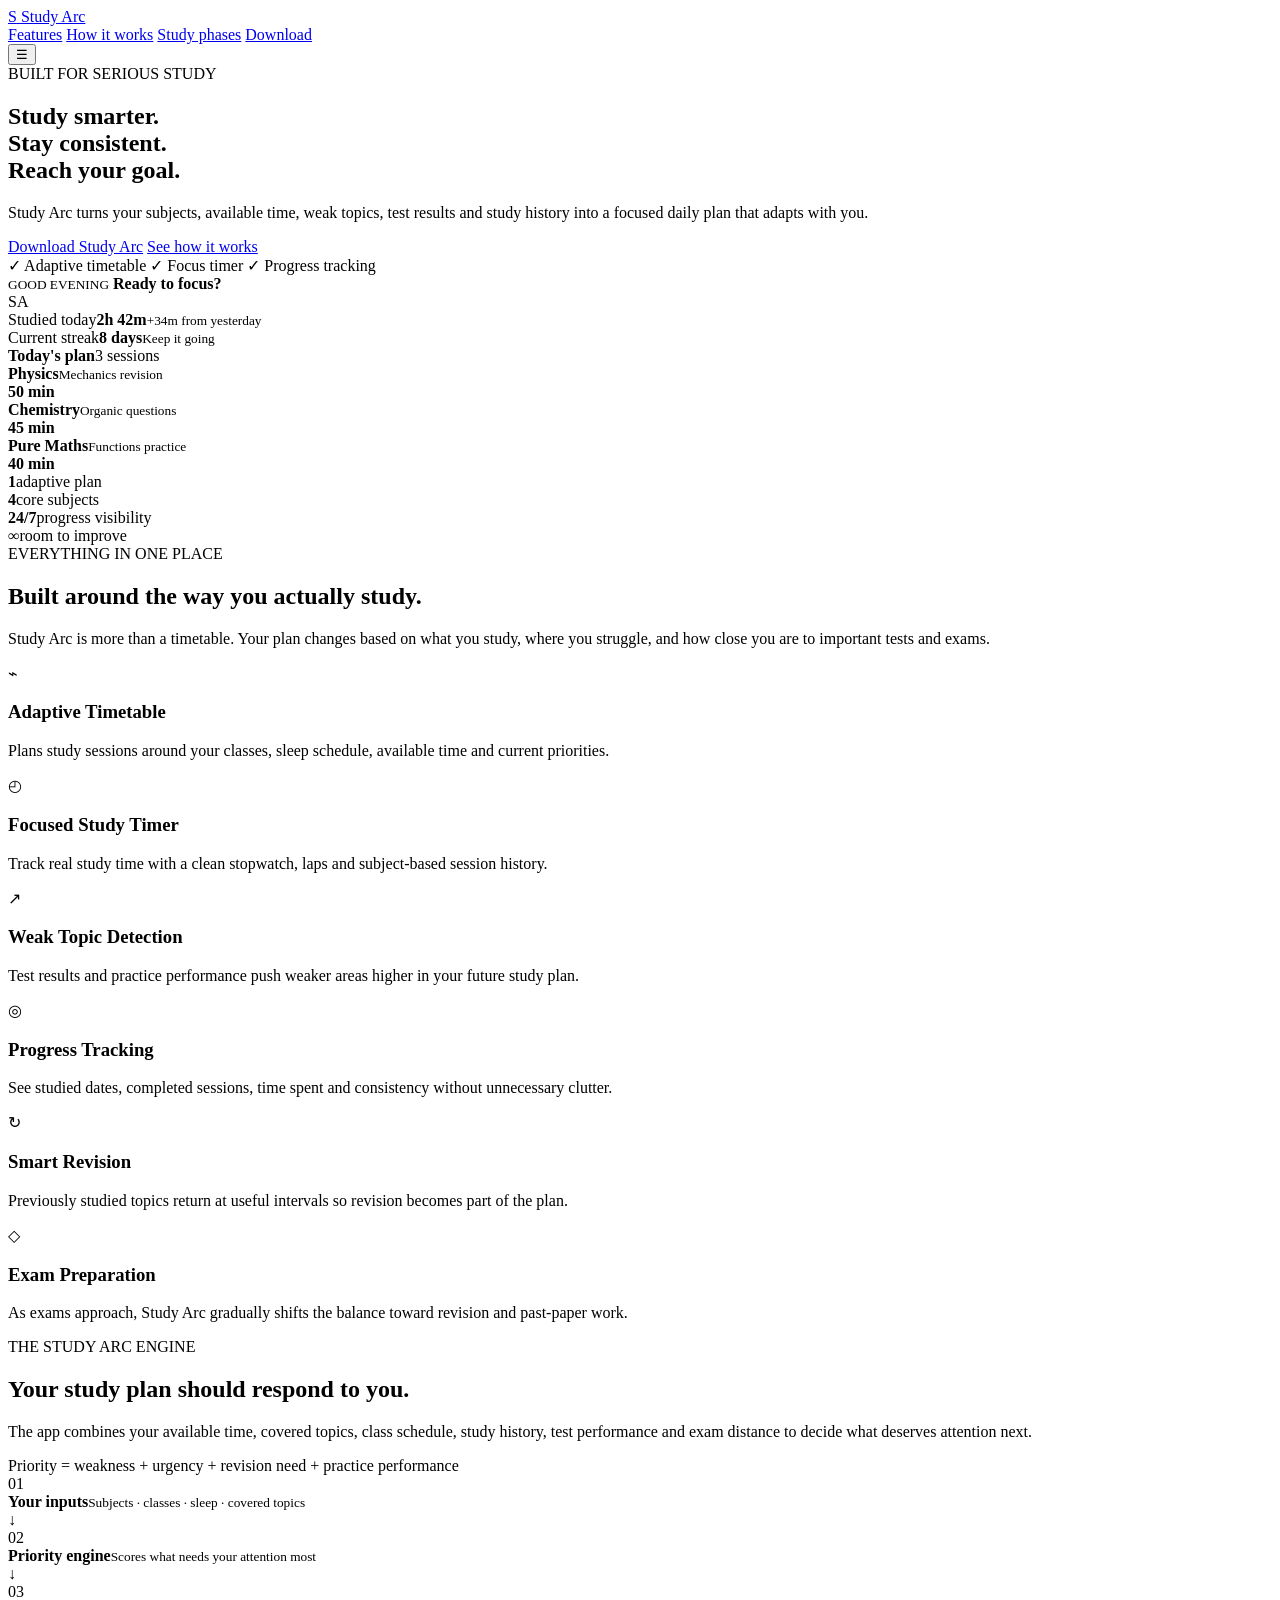
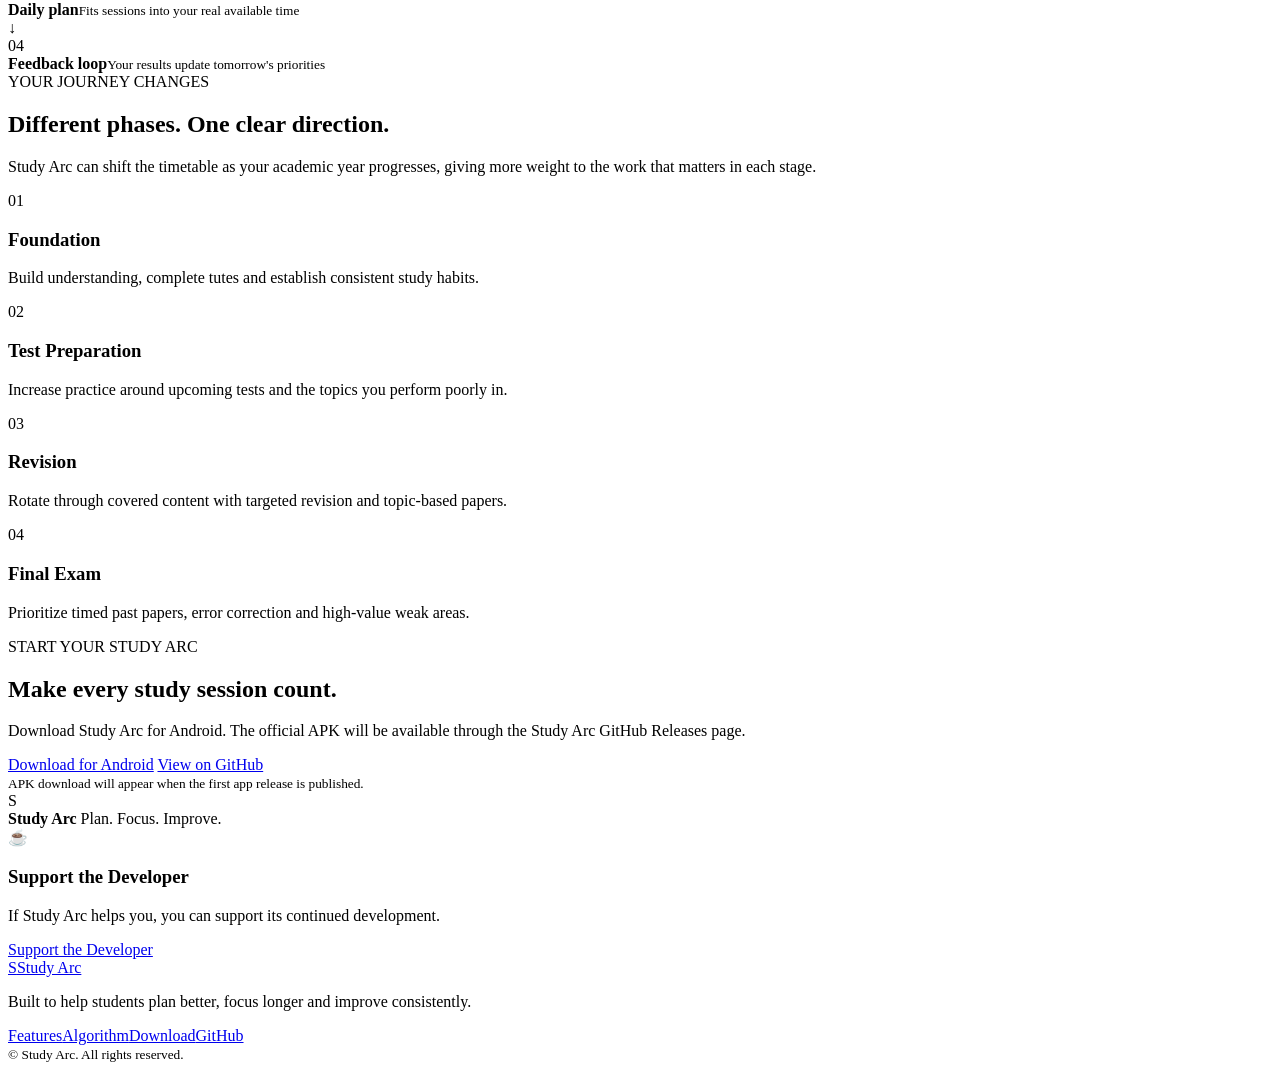
==== index.html @ 754ffeef "Build Study Arc landing page" ====
<!DOCTYPE html>
<html lang="en">
<head>
  <meta charset="UTF-8" />
  <meta name="viewport" content="width=device-width, initial-scale=1.0" />
  <meta name="theme-color" content="#08111f" />
  <meta name="description" content="Study Arc — adaptive study planning, focus sessions, progress tracking and exam preparation in one app." />
  <title>Study Arc — Study Smarter</title>
  <link rel="preconnect" href="https://fonts.googleapis.com">
  <link rel="preconnect" href="https://fonts.gstatic.com" crossorigin>
  <link href="https://fonts.googleapis.com/css2?family=Inter:wght@400;500;600;700;800&display=swap" rel="stylesheet">
  <link rel="stylesheet" href="styles.css" />
</head>
<body>
  <header class="site-header">
    <a class="brand" href="#top" aria-label="Study Arc home">
      <span class="brand-mark">S</span>
      <span>Study Arc</span>
    </a>
    <nav class="nav" id="nav">
      <a href="#features">Features</a>
      <a href="#algorithm">How it works</a>
      <a href="#phases">Study phases</a>
      <a href="#download">Download</a>
    </nav>
    <button class="menu-btn" id="menuBtn" aria-label="Open menu" aria-expanded="false">☰</button>
  </header>

  <main id="top">
    <section class="hero section-shell">
      <div class="hero-copy reveal">
        <div class="eyebrow">BUILT FOR SERIOUS STUDY</div>
        <h1>Study smarter.<br><span>Stay consistent.</span><br>Reach your goal.</h1>
        <p class="hero-text">Study Arc turns your subjects, available time, weak topics, test results and study history into a focused daily plan that adapts with you.</p>
        <div class="hero-actions">
          <a class="btn btn-primary" href="#download">Download Study Arc</a>
          <a class="btn btn-secondary" href="#algorithm">See how it works</a>
        </div>
        <div class="trust-row">
          <span>✓ Adaptive timetable</span>
          <span>✓ Focus timer</span>
          <span>✓ Progress tracking</span>
        </div>
      </div>

      <div class="dashboard-card reveal" aria-label="Study Arc dashboard preview">
        <div class="preview-top">
          <div>
            <small>GOOD EVENING</small>
            <strong>Ready to focus?</strong>
          </div>
          <div class="avatar">SA</div>
        </div>
        <div class="metric-grid">
          <article><span>Studied today</span><strong>2h 42m</strong><small>+34m from yesterday</small></article>
          <article><span>Current streak</span><strong>8 days</strong><small>Keep it going</small></article>
        </div>
        <div class="today-plan">
          <div class="section-title"><strong>Today's plan</strong><span>3 sessions</span></div>
          <div class="session active"><i></i><div><strong>Physics</strong><small>Mechanics revision</small></div><b>50 min</b></div>
          <div class="session"><i></i><div><strong>Chemistry</strong><small>Organic questions</small></div><b>45 min</b></div>
          <div class="session"><i></i><div><strong>Pure Maths</strong><small>Functions practice</small></div><b>40 min</b></div>
        </div>
      </div>
    </section>

    <section class="stats-strip">
      <div><strong>1</strong><span>adaptive plan</span></div>
      <div><strong>4</strong><span>core subjects</span></div>
      <div><strong>24/7</strong><span>progress visibility</span></div>
      <div><strong>∞</strong><span>room to improve</span></div>
    </section>

    <section class="section-shell content-section" id="features">
      <div class="section-heading reveal">
        <div class="eyebrow">EVERYTHING IN ONE PLACE</div>
        <h2>Built around the way you actually study.</h2>
        <p>Study Arc is more than a timetable. Your plan changes based on what you study, where you struggle, and how close you are to important tests and exams.</p>
      </div>
      <div class="feature-grid">
        <article class="feature-card reveal"><div class="icon">⌁</div><h3>Adaptive Timetable</h3><p>Plans study sessions around your classes, sleep schedule, available time and current priorities.</p></article>
        <article class="feature-card reveal"><div class="icon">◴</div><h3>Focused Study Timer</h3><p>Track real study time with a clean stopwatch, laps and subject-based session history.</p></article>
        <article class="feature-card reveal"><div class="icon">↗</div><h3>Weak Topic Detection</h3><p>Test results and practice performance push weaker areas higher in your future study plan.</p></article>
        <article class="feature-card reveal"><div class="icon">◎</div><h3>Progress Tracking</h3><p>See studied dates, completed sessions, time spent and consistency without unnecessary clutter.</p></article>
        <article class="feature-card reveal"><div class="icon">↻</div><h3>Smart Revision</h3><p>Previously studied topics return at useful intervals so revision becomes part of the plan.</p></article>
        <article class="feature-card reveal"><div class="icon">◇</div><h3>Exam Preparation</h3><p>As exams approach, Study Arc gradually shifts the balance toward revision and past-paper work.</p></article>
      </div>
    </section>

    <section class="algorithm-wrap" id="algorithm">
      <div class="section-shell algorithm-grid">
        <div class="section-heading reveal">
          <div class="eyebrow">THE STUDY ARC ENGINE</div>
          <h2>Your study plan should respond to you.</h2>
          <p>The app combines your available time, covered topics, class schedule, study history, test performance and exam distance to decide what deserves attention next.</p>
          <div class="formula">Priority = weakness + urgency + revision need + practice performance</div>
        </div>
        <div class="flow-card reveal">
          <div class="flow-node"><span>01</span><div><strong>Your inputs</strong><small>Subjects · classes · sleep · covered topics</small></div></div>
          <b>↓</b>
          <div class="flow-node accent"><span>02</span><div><strong>Priority engine</strong><small>Scores what needs your attention most</small></div></div>
          <b>↓</b>
          <div class="flow-node"><span>03</span><div><strong>Daily plan</strong><small>Fits sessions into your real available time</small></div></div>
          <b>↓</b>
          <div class="flow-node"><span>04</span><div><strong>Feedback loop</strong><small>Your results update tomorrow's priorities</small></div></div>
        </div>
      </div>
    </section>

    <section class="section-shell content-section" id="phases">
      <div class="section-heading reveal">
        <div class="eyebrow">YOUR JOURNEY CHANGES</div>
        <h2>Different phases. One clear direction.</h2>
        <p>Study Arc can shift the timetable as your academic year progresses, giving more weight to the work that matters in each stage.</p>
      </div>
      <div class="phase-grid">
        <article class="phase-card reveal"><span>01</span><h3>Foundation</h3><p>Build understanding, complete tutes and establish consistent study habits.</p></article>
        <article class="phase-card reveal"><span>02</span><h3>Test Preparation</h3><p>Increase practice around upcoming tests and the topics you perform poorly in.</p></article>
        <article class="phase-card reveal"><span>03</span><h3>Revision</h3><p>Rotate through covered content with targeted revision and topic-based papers.</p></article>
        <article class="phase-card reveal"><span>04</span><h3>Final Exam</h3><p>Prioritize timed past papers, error correction and high-value weak areas.</p></article>
      </div>
    </section>

    <section class="download-section" id="download">
      <div class="download-card reveal">
        <div>
          <div class="eyebrow">START YOUR STUDY ARC</div>
          <h2>Make every study session count.</h2>
          <p>Download Study Arc for Android. The official APK will be available through the Study Arc GitHub Releases page.</p>
          <div class="download-actions">
            <a class="btn btn-primary" href="https://github.com/mathilad/StudyArc/releases" target="_blank" rel="noopener">Download for Android</a>
            <a class="btn btn-secondary" href="https://github.com/mathilad/StudyArc" target="_blank" rel="noopener">View on GitHub</a>
          </div>
          <small class="download-note">APK download will appear when the first app release is published.</small>
        </div>
        <div class="phone">
          <div class="phone-screen">
            <div class="phone-logo">S</div>
            <strong>Study Arc</strong>
            <span>Plan. Focus. Improve.</span>
            <div class="mini-progress"><i></i></div>
          </div>
        </div>
      </div>
    </section>

    <section class="support section-shell">
      <div class="support-card reveal">
        <div><span class="coffee">☕</span><div><h3>Support the Developer</h3><p>If Study Arc helps you, you can support its continued development.</p></div></div>
        <a class="btn btn-secondary" href="https://buymeacoffee.com/" target="_blank" rel="noopener">Support the Developer</a>
      </div>
    </section>
  </main>

  <footer>
    <a class="brand" href="#top"><span class="brand-mark">S</span><span>Study Arc</span></a>
    <p>Built to help students plan better, focus longer and improve consistently.</p>
    <div class="footer-links"><a href="#features">Features</a><a href="#algorithm">Algorithm</a><a href="#download">Download</a><a href="https://github.com/mathilad/StudyArc" target="_blank" rel="noopener">GitHub</a></div>
    <small>© <span id="year"></span> Study Arc. All rights reserved.</small>
  </footer>

  <script src="script.js"></script>
</body>
</html>
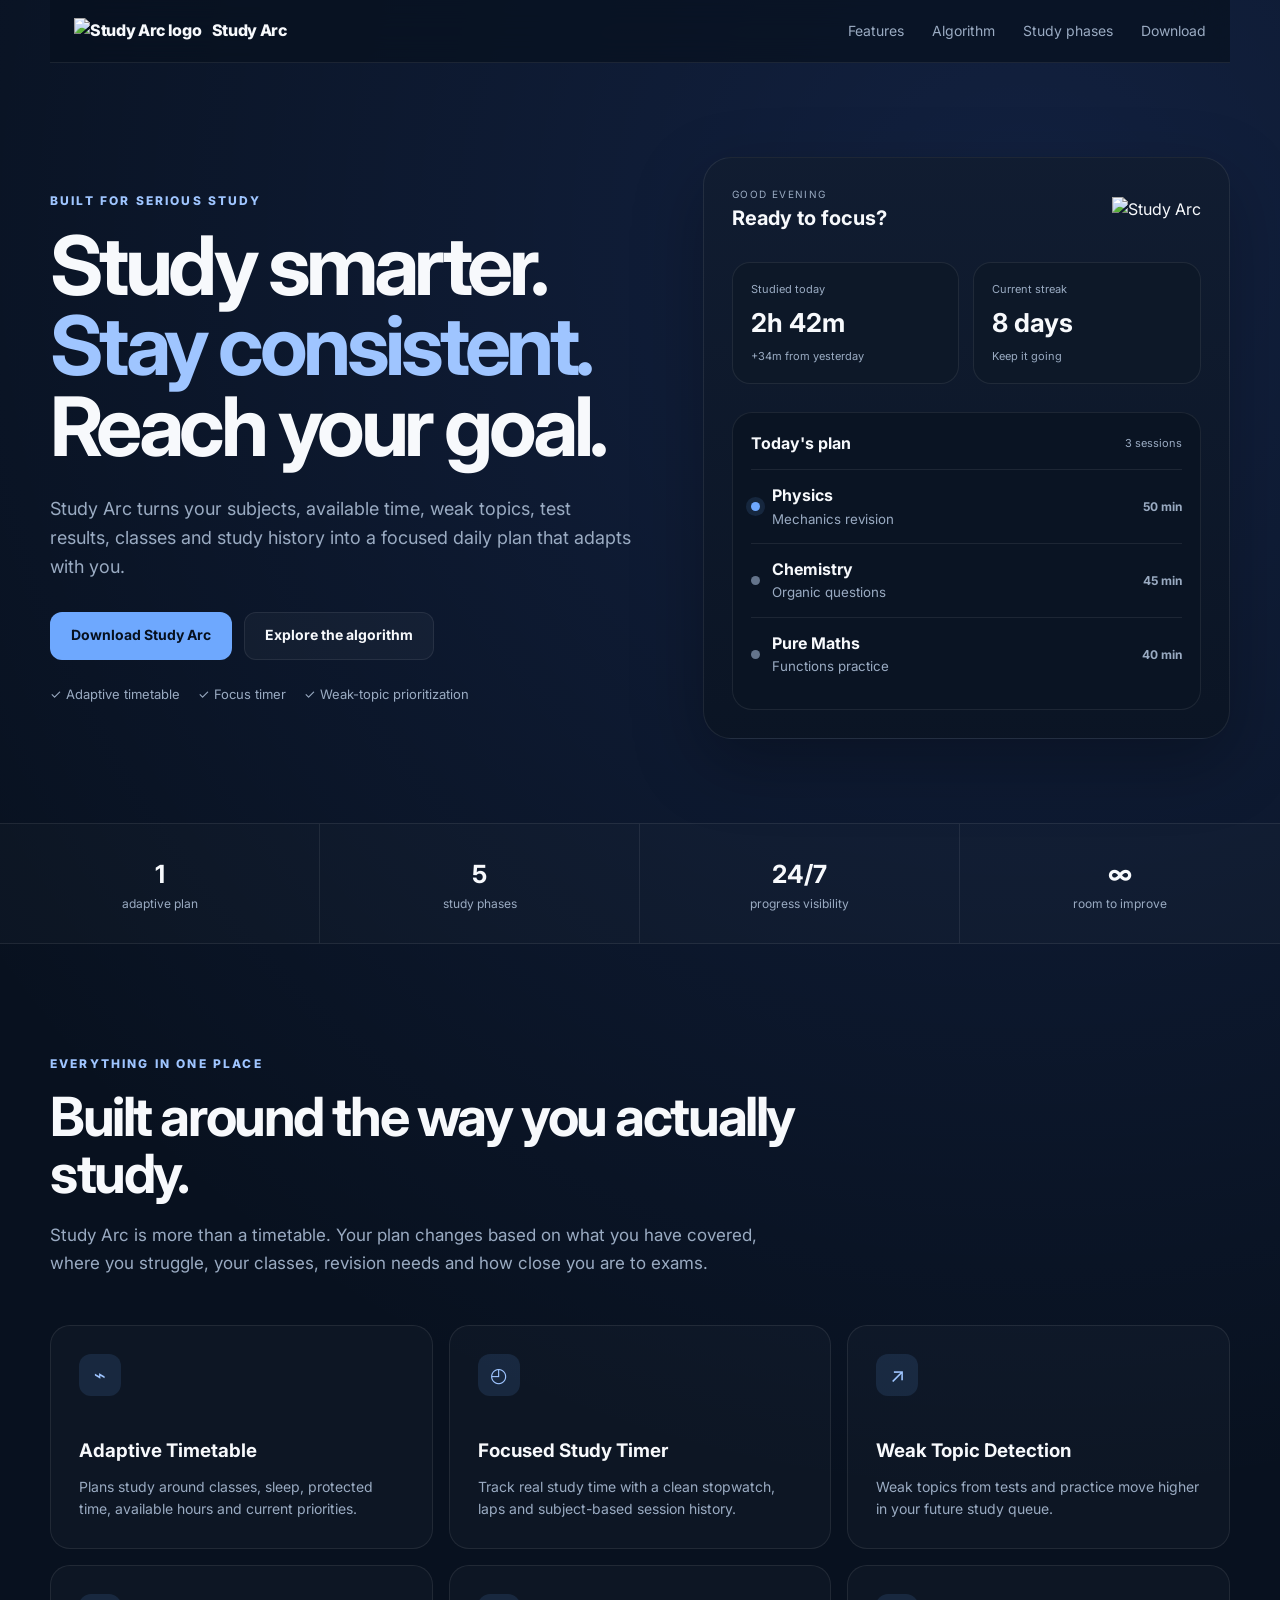
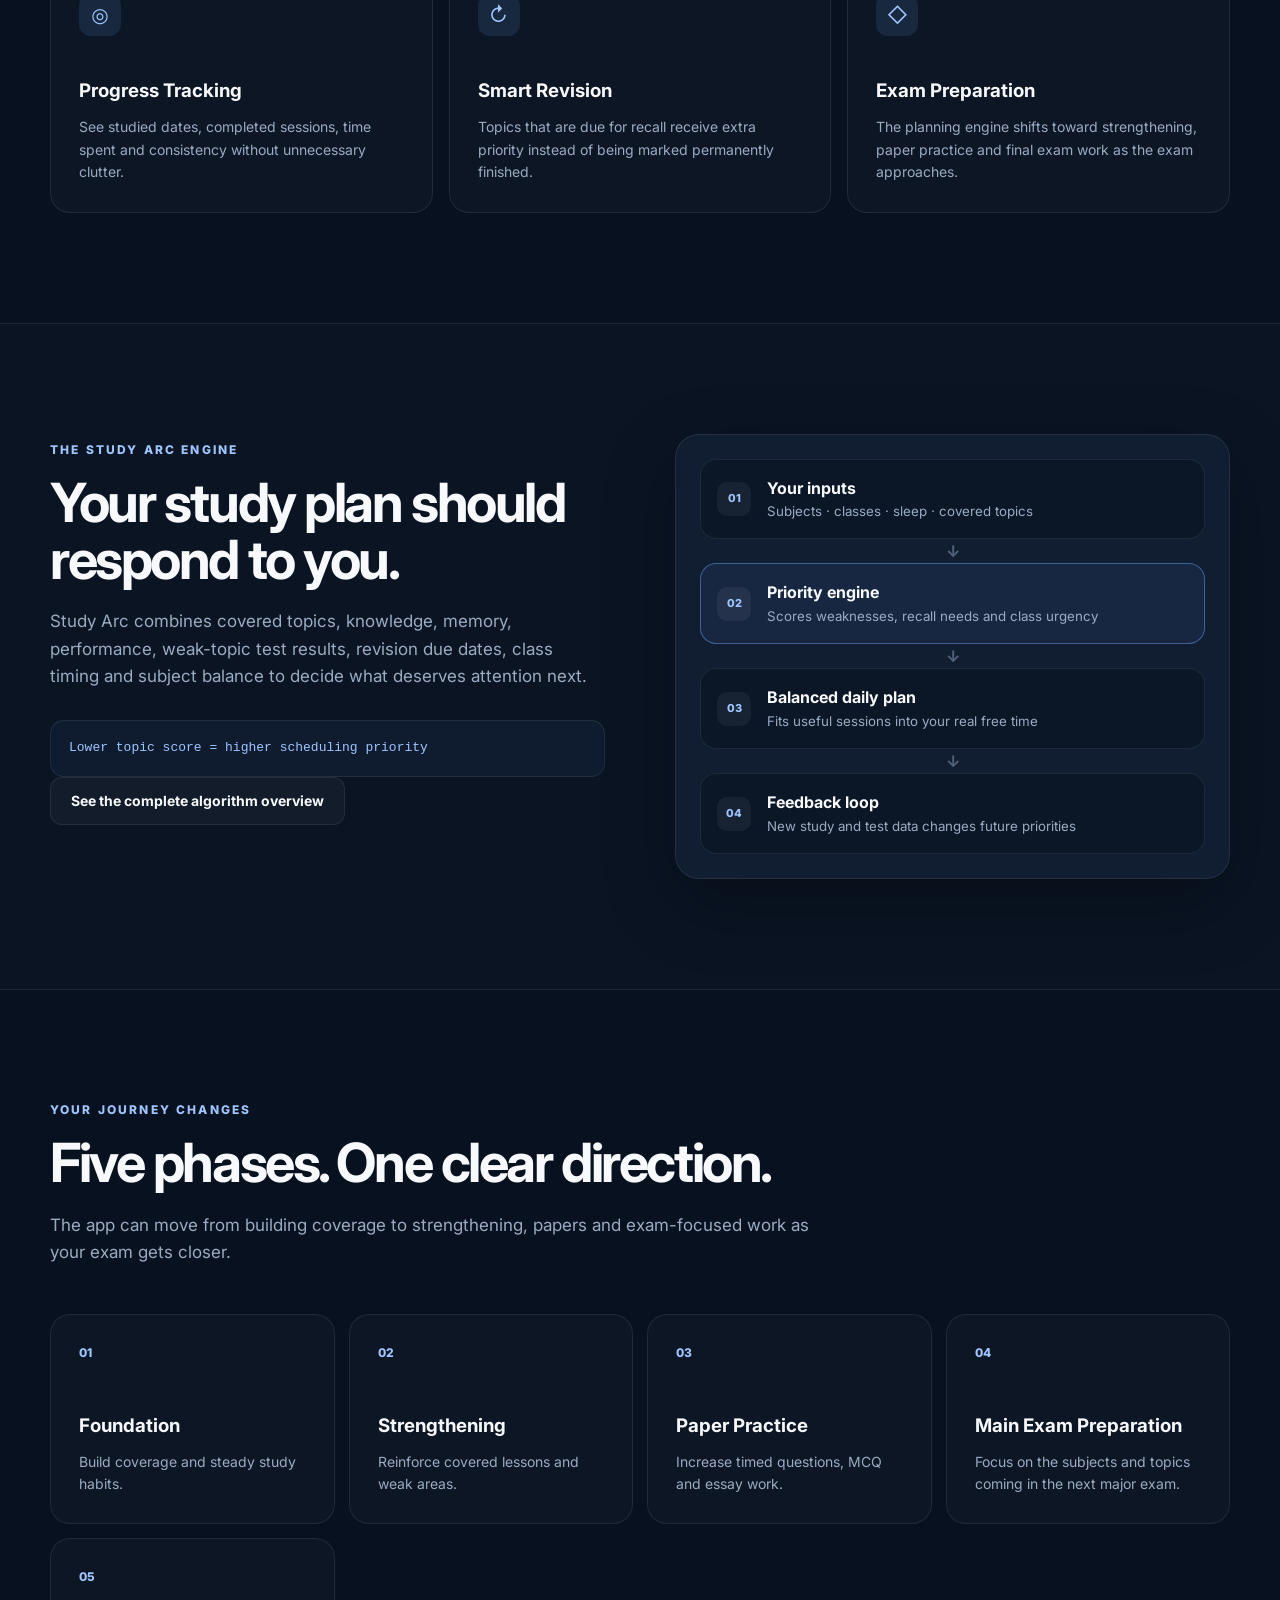
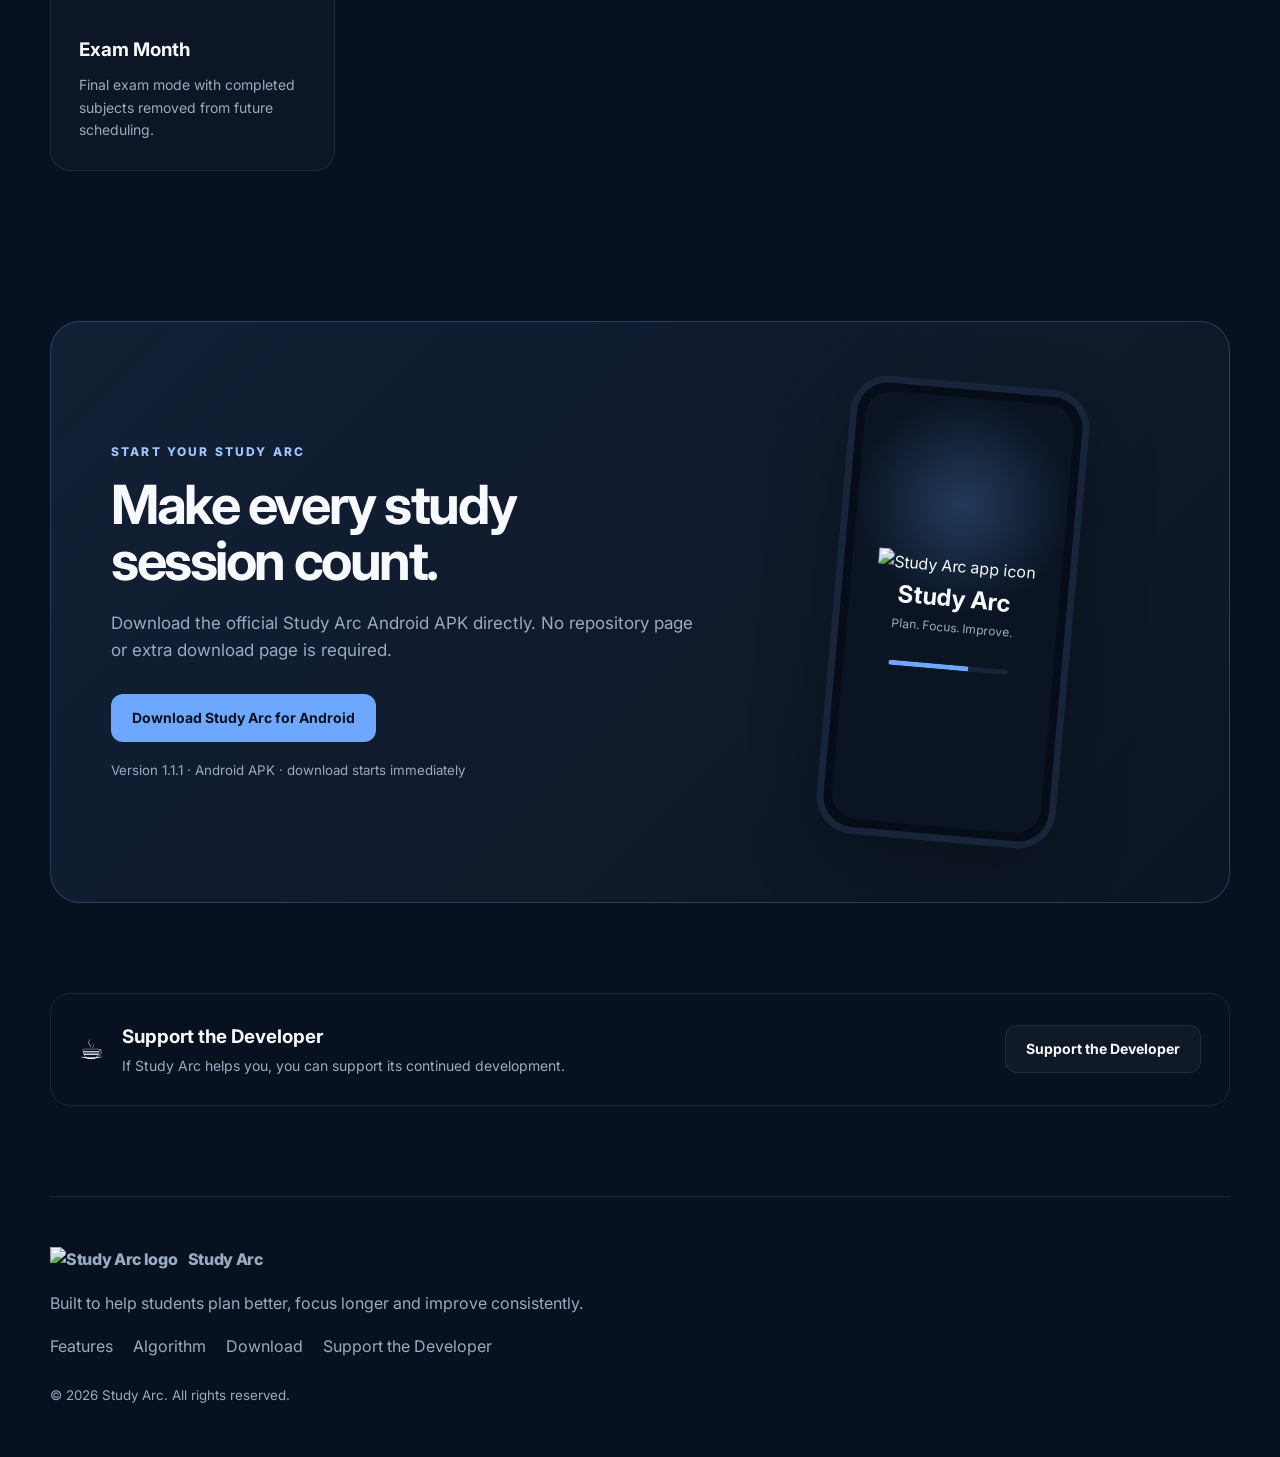
==== commit 3f09622e: "Update branding, support link and direct APK download" ====
--- a/index.html
+++ b/index.html
@@ -6,20 +6,22 @@
   <meta name="theme-color" content="#08111f" />
   <meta name="description" content="Study Arc — adaptive study planning, focus sessions, progress tracking and exam preparation in one app." />
   <title>Study Arc — Study Smarter</title>
+  <link rel="icon" href="https://raw.githubusercontent.com/mathilad/StudyArc/main/assets/images/favicon.png" />
   <link rel="preconnect" href="https://fonts.googleapis.com">
   <link rel="preconnect" href="https://fonts.gstatic.com" crossorigin>
   <link href="https://fonts.googleapis.com/css2?family=Inter:wght@400;500;600;700;800&display=swap" rel="stylesheet">
   <link rel="stylesheet" href="styles.css" />
+  <link rel="stylesheet" href="site-overrides.css" />
 </head>
 <body>
   <header class="site-header">
     <a class="brand" href="#top" aria-label="Study Arc home">
-      <span class="brand-mark">S</span>
+      <img class="brand-logo" src="https://raw.githubusercontent.com/mathilad/StudyArc/main/assets/images/icon.png" alt="Study Arc logo" />
       <span>Study Arc</span>
     </a>
     <nav class="nav" id="nav">
       <a href="#features">Features</a>
-      <a href="#algorithm">How it works</a>
+      <a href="algorithm.html">Algorithm</a>
       <a href="#phases">Study phases</a>
       <a href="#download">Download</a>
     </nav>
@@ -31,15 +33,15 @@
       <div class="hero-copy reveal">
         <div class="eyebrow">BUILT FOR SERIOUS STUDY</div>
         <h1>Study smarter.<br><span>Stay consistent.</span><br>Reach your goal.</h1>
-        <p class="hero-text">Study Arc turns your subjects, available time, weak topics, test results and study history into a focused daily plan that adapts with you.</p>
+        <p class="hero-text">Study Arc turns your subjects, available time, weak topics, test results, classes and study history into a focused daily plan that adapts with you.</p>
         <div class="hero-actions">
           <a class="btn btn-primary" href="#download">Download Study Arc</a>
-          <a class="btn btn-secondary" href="#algorithm">See how it works</a>
+          <a class="btn btn-secondary" href="algorithm.html">Explore the algorithm</a>
         </div>
         <div class="trust-row">
           <span>✓ Adaptive timetable</span>
           <span>✓ Focus timer</span>
-          <span>✓ Progress tracking</span>
+          <span>✓ Weak-topic prioritization</span>
         </div>
       </div>
 
@@ -49,7 +51,7 @@
             <small>GOOD EVENING</small>
             <strong>Ready to focus?</strong>
           </div>
-          <div class="avatar">SA</div>
+          <img class="preview-logo" src="https://raw.githubusercontent.com/mathilad/StudyArc/main/assets/images/icon.png" alt="Study Arc" />
         </div>
         <div class="metric-grid">
           <article><span>Studied today</span><strong>2h 42m</strong><small>+34m from yesterday</small></article>
@@ -66,7 +68,7 @@
 
     <section class="stats-strip">
       <div><strong>1</strong><span>adaptive plan</span></div>
-      <div><strong>4</strong><span>core subjects</span></div>
+      <div><strong>5</strong><span>study phases</span></div>
       <div><strong>24/7</strong><span>progress visibility</span></div>
       <div><strong>∞</strong><span>room to improve</span></div>
     </section>
@@ -75,15 +77,15 @@
       <div class="section-heading reveal">
         <div class="eyebrow">EVERYTHING IN ONE PLACE</div>
         <h2>Built around the way you actually study.</h2>
-        <p>Study Arc is more than a timetable. Your plan changes based on what you study, where you struggle, and how close you are to important tests and exams.</p>
+        <p>Study Arc is more than a timetable. Your plan changes based on what you have covered, where you struggle, your classes, revision needs and how close you are to exams.</p>
       </div>
       <div class="feature-grid">
-        <article class="feature-card reveal"><div class="icon">⌁</div><h3>Adaptive Timetable</h3><p>Plans study sessions around your classes, sleep schedule, available time and current priorities.</p></article>
+        <article class="feature-card reveal"><div class="icon">⌁</div><h3>Adaptive Timetable</h3><p>Plans study around classes, sleep, protected time, available hours and current priorities.</p></article>
         <article class="feature-card reveal"><div class="icon">◴</div><h3>Focused Study Timer</h3><p>Track real study time with a clean stopwatch, laps and subject-based session history.</p></article>
-        <article class="feature-card reveal"><div class="icon">↗</div><h3>Weak Topic Detection</h3><p>Test results and practice performance push weaker areas higher in your future study plan.</p></article>
+        <article class="feature-card reveal"><div class="icon">↗</div><h3>Weak Topic Detection</h3><p>Weak topics from tests and practice move higher in your future study queue.</p></article>
         <article class="feature-card reveal"><div class="icon">◎</div><h3>Progress Tracking</h3><p>See studied dates, completed sessions, time spent and consistency without unnecessary clutter.</p></article>
-        <article class="feature-card reveal"><div class="icon">↻</div><h3>Smart Revision</h3><p>Previously studied topics return at useful intervals so revision becomes part of the plan.</p></article>
-        <article class="feature-card reveal"><div class="icon">◇</div><h3>Exam Preparation</h3><p>As exams approach, Study Arc gradually shifts the balance toward revision and past-paper work.</p></article>
+        <article class="feature-card reveal"><div class="icon">↻</div><h3>Smart Revision</h3><p>Topics that are due for recall receive extra priority instead of being marked permanently finished.</p></article>
+        <article class="feature-card reveal"><div class="icon">◇</div><h3>Exam Preparation</h3><p>The planning engine shifts toward strengthening, paper practice and final exam work as the exam approaches.</p></article>
       </div>
     </section>
 
@@ -92,17 +94,18 @@
         <div class="section-heading reveal">
           <div class="eyebrow">THE STUDY ARC ENGINE</div>
           <h2>Your study plan should respond to you.</h2>
-          <p>The app combines your available time, covered topics, class schedule, study history, test performance and exam distance to decide what deserves attention next.</p>
-          <div class="formula">Priority = weakness + urgency + revision need + practice performance</div>
+          <p>Study Arc combines covered topics, knowledge, memory, performance, weak-topic test results, revision due dates, class timing and subject balance to decide what deserves attention next.</p>
+          <div class="formula">Lower topic score = higher scheduling priority</div>
+          <a class="btn btn-secondary algorithm-more" href="algorithm.html">See the complete algorithm overview</a>
         </div>
         <div class="flow-card reveal">
           <div class="flow-node"><span>01</span><div><strong>Your inputs</strong><small>Subjects · classes · sleep · covered topics</small></div></div>
           <b>↓</b>
-          <div class="flow-node accent"><span>02</span><div><strong>Priority engine</strong><small>Scores what needs your attention most</small></div></div>
+          <div class="flow-node accent"><span>02</span><div><strong>Priority engine</strong><small>Scores weaknesses, recall needs and class urgency</small></div></div>
           <b>↓</b>
-          <div class="flow-node"><span>03</span><div><strong>Daily plan</strong><small>Fits sessions into your real available time</small></div></div>
+          <div class="flow-node"><span>03</span><div><strong>Balanced daily plan</strong><small>Fits useful sessions into your real free time</small></div></div>
           <b>↓</b>
-          <div class="flow-node"><span>04</span><div><strong>Feedback loop</strong><small>Your results update tomorrow's priorities</small></div></div>
+          <div class="flow-node"><span>04</span><div><strong>Feedback loop</strong><small>New study and test data changes future priorities</small></div></div>
         </div>
       </div>
     </section>
@@ -110,14 +113,15 @@
     <section class="section-shell content-section" id="phases">
       <div class="section-heading reveal">
         <div class="eyebrow">YOUR JOURNEY CHANGES</div>
-        <h2>Different phases. One clear direction.</h2>
-        <p>Study Arc can shift the timetable as your academic year progresses, giving more weight to the work that matters in each stage.</p>
+        <h2>Five phases. One clear direction.</h2>
+        <p>The app can move from building coverage to strengthening, papers and exam-focused work as your exam gets closer.</p>
       </div>
-      <div class="phase-grid">
-        <article class="phase-card reveal"><span>01</span><h3>Foundation</h3><p>Build understanding, complete tutes and establish consistent study habits.</p></article>
-        <article class="phase-card reveal"><span>02</span><h3>Test Preparation</h3><p>Increase practice around upcoming tests and the topics you perform poorly in.</p></article>
-        <article class="phase-card reveal"><span>03</span><h3>Revision</h3><p>Rotate through covered content with targeted revision and topic-based papers.</p></article>
-        <article class="phase-card reveal"><span>04</span><h3>Final Exam</h3><p>Prioritize timed past papers, error correction and high-value weak areas.</p></article>
+      <div class="phase-grid five-phase-grid">
+        <article class="phase-card reveal"><span>01</span><h3>Foundation</h3><p>Build coverage and steady study habits.</p></article>
+        <article class="phase-card reveal"><span>02</span><h3>Strengthening</h3><p>Reinforce covered lessons and weak areas.</p></article>
+        <article class="phase-card reveal"><span>03</span><h3>Paper Practice</h3><p>Increase timed questions, MCQ and essay work.</p></article>
+        <article class="phase-card reveal"><span>04</span><h3>Main Exam Preparation</h3><p>Focus on the subjects and topics coming in the next major exam.</p></article>
+        <article class="phase-card reveal"><span>05</span><h3>Exam Month</h3><p>Final exam mode with completed subjects removed from future scheduling.</p></article>
       </div>
     </section>
 
@@ -126,16 +130,15 @@
         <div>
           <div class="eyebrow">START YOUR STUDY ARC</div>
           <h2>Make every study session count.</h2>
-          <p>Download Study Arc for Android. The official APK will be available through the Study Arc GitHub Releases page.</p>
+          <p>Download the official Study Arc Android APK directly. No repository page or extra download page is required.</p>
           <div class="download-actions">
-            <a class="btn btn-primary" href="https://github.com/mathilad/StudyArc/releases" target="_blank" rel="noopener">Download for Android</a>
-            <a class="btn btn-secondary" href="https://github.com/mathilad/StudyArc" target="_blank" rel="noopener">View on GitHub</a>
+            <a class="btn btn-primary download-btn" href="https://github.com/mathilad/StudyArc/releases/download/v1.1.1/StudyArc-v1.1.1.apk">Download Study Arc for Android</a>
           </div>
-          <small class="download-note">APK download will appear when the first app release is published.</small>
+          <small class="download-note">Version 1.1.1 · Android APK · download starts immediately</small>
         </div>
         <div class="phone">
           <div class="phone-screen">
-            <div class="phone-logo">S</div>
+            <img class="phone-logo-img" src="https://raw.githubusercontent.com/mathilad/StudyArc/main/assets/images/icon.png" alt="Study Arc app icon" />
             <strong>Study Arc</strong>
             <span>Plan. Focus. Improve.</span>
             <div class="mini-progress"><i></i></div>
@@ -147,15 +150,15 @@
     <section class="support section-shell">
       <div class="support-card reveal">
         <div><span class="coffee">☕</span><div><h3>Support the Developer</h3><p>If Study Arc helps you, you can support its continued development.</p></div></div>
-        <a class="btn btn-secondary" href="https://buymeacoffee.com/" target="_blank" rel="noopener">Support the Developer</a>
+        <a class="btn btn-secondary" href="https://buymeacoffee.com/mathiladinimuthu" target="_blank" rel="noopener">Support the Developer</a>
       </div>
     </section>
   </main>
 
   <footer>
-    <a class="brand" href="#top"><span class="brand-mark">S</span><span>Study Arc</span></a>
+    <a class="brand" href="#top"><img class="brand-logo" src="https://raw.githubusercontent.com/mathilad/StudyArc/main/assets/images/icon.png" alt="Study Arc logo" /><span>Study Arc</span></a>
     <p>Built to help students plan better, focus longer and improve consistently.</p>
-    <div class="footer-links"><a href="#features">Features</a><a href="#algorithm">Algorithm</a><a href="#download">Download</a><a href="https://github.com/mathilad/StudyArc" target="_blank" rel="noopener">GitHub</a></div>
+    <div class="footer-links"><a href="#features">Features</a><a href="algorithm.html">Algorithm</a><a href="#download">Download</a><a href="https://buymeacoffee.com/mathiladinimuthu" target="_blank" rel="noopener">Support the Developer</a></div>
     <small>© <span id="year"></span> Study Arc. All rights reserved.</small>
   </footer>
 
--- a/styles.css
+++ b/styles.css
@@ -0,0 +1,147 @@
+:root {
+  --bg: #08111f;
+  --bg-soft: #0d1728;
+  --card: #111d31;
+  --card-2: #0d1828;
+  --line: rgba(255,255,255,.08);
+  --text: #f7f9fc;
+  --muted: #9aabc2;
+  --accent: #6ea8fe;
+  --accent-2: #9fc5ff;
+  --shadow: 0 24px 70px rgba(0,0,0,.28);
+}
+* { box-sizing: border-box; }
+html { scroll-behavior: smooth; }
+body {
+  margin: 0;
+  background: radial-gradient(circle at 80% 5%, rgba(77,124,255,.15), transparent 28%), var(--bg);
+  color: var(--text);
+  font-family: Inter, system-ui, sans-serif;
+  line-height: 1.6;
+}
+a { color: inherit; text-decoration: none; }
+button, a { -webkit-tap-highlight-color: transparent; }
+.site-header {
+  position: sticky; top: 0; z-index: 50;
+  display: flex; align-items: center; justify-content: space-between;
+  max-width: 1180px; margin: 0 auto; padding: 18px 24px;
+  backdrop-filter: blur(18px);
+  background: rgba(8,17,31,.72);
+  border-bottom: 1px solid var(--line);
+}
+.brand { display: inline-flex; align-items: center; gap: 10px; font-weight: 800; letter-spacing: -.02em; }
+.brand-mark {
+  width: 34px; height: 34px; display: grid; place-items: center;
+  border-radius: 10px; background: linear-gradient(135deg, var(--accent), #4f7fe8);
+  color: #07101e; font-weight: 900;
+}
+.nav { display: flex; gap: 28px; color: var(--muted); font-size: 14px; }
+.nav a:hover { color: var(--text); }
+.menu-btn { display: none; border: 0; background: transparent; color: var(--text); font-size: 24px; }
+.section-shell { width: min(1180px, calc(100% - 40px)); margin: 0 auto; }
+.hero { min-height: 760px; display: grid; grid-template-columns: 1.05fr .95fr; align-items: center; gap: 70px; padding: 80px 0 70px; }
+.eyebrow { font-size: 12px; letter-spacing: .18em; font-weight: 800; color: var(--accent-2); margin-bottom: 16px; }
+h1, h2, h3, p { margin-top: 0; }
+h1 { font-size: clamp(48px, 7vw, 82px); line-height: .98; letter-spacing: -.055em; margin-bottom: 28px; }
+h1 span { color: var(--accent-2); }
+.hero-text { font-size: 18px; color: var(--muted); max-width: 650px; }
+.hero-actions, .download-actions { display: flex; gap: 12px; flex-wrap: wrap; margin-top: 30px; }
+.btn { display: inline-flex; align-items: center; justify-content: center; min-height: 48px; padding: 0 20px; border-radius: 12px; font-weight: 700; font-size: 14px; border: 1px solid var(--line); transition: .2s ease; }
+.btn:hover { transform: translateY(-2px); }
+.btn-primary { background: var(--accent); color: #07101e; border-color: transparent; }
+.btn-secondary { background: rgba(255,255,255,.035); }
+.trust-row { display: flex; gap: 18px; flex-wrap: wrap; color: var(--muted); margin-top: 24px; font-size: 13px; }
+.dashboard-card { background: linear-gradient(180deg, rgba(17,29,49,.98), rgba(11,21,36,.98)); border: 1px solid var(--line); border-radius: 28px; padding: 28px; box-shadow: var(--shadow); transform: perspective(1000px) rotateY(-3deg) rotateX(2deg); }
+.preview-top, .section-title { display: flex; align-items: center; justify-content: space-between; }
+.preview-top small { display: block; color: var(--muted); font-size: 10px; letter-spacing: .14em; }
+.preview-top strong { font-size: 20px; }
+.avatar { width: 40px; height: 40px; border-radius: 50%; display: grid; place-items: center; background: #1c2d48; font-size: 12px; font-weight: 800; }
+.metric-grid { display: grid; grid-template-columns: 1fr 1fr; gap: 14px; margin: 28px 0; }
+.metric-grid article { padding: 18px; background: var(--card-2); border: 1px solid var(--line); border-radius: 18px; }
+.metric-grid span, .metric-grid small { display: block; color: var(--muted); font-size: 11px; }
+.metric-grid strong { font-size: 26px; display: block; margin: 4px 0; }
+.today-plan { background: #0a1423; border-radius: 20px; padding: 18px; border: 1px solid var(--line); }
+.section-title { margin-bottom: 12px; }
+.section-title span { font-size: 11px; color: var(--muted); }
+.session { display: flex; gap: 12px; align-items: center; padding: 13px 0; border-top: 1px solid var(--line); }
+.session i { width: 9px; height: 9px; border-radius: 50%; background: #64748b; }
+.session.active i { background: var(--accent); box-shadow: 0 0 0 5px rgba(110,168,254,.12); }
+.session div { flex: 1; }
+.session strong, .session small { display: block; }
+.session small { color: var(--muted); }
+.session b { font-size: 12px; color: var(--muted); }
+.stats-strip { display: grid; grid-template-columns: repeat(4,1fr); border-block: 1px solid var(--line); background: rgba(255,255,255,.015); }
+.stats-strip div { text-align: center; padding: 30px 12px; border-right: 1px solid var(--line); }
+.stats-strip div:last-child { border-right: 0; }
+.stats-strip strong, .stats-strip span { display: block; }
+.stats-strip strong { font-size: 25px; }
+.stats-strip span { color: var(--muted); font-size: 12px; }
+.content-section { padding: 110px 0; }
+.section-heading { max-width: 760px; margin-bottom: 48px; }
+.section-heading h2, .download-card h2 { font-size: clamp(34px, 5vw, 54px); line-height: 1.05; letter-spacing: -.045em; margin-bottom: 20px; }
+.section-heading p, .download-card p { color: var(--muted); font-size: 17px; }
+.feature-grid { display: grid; grid-template-columns: repeat(3, 1fr); gap: 16px; }
+.feature-card, .phase-card { padding: 28px; border: 1px solid var(--line); border-radius: 20px; background: rgba(255,255,255,.022); }
+.icon { width: 42px; height: 42px; display: grid; place-items: center; border-radius: 12px; background: rgba(110,168,254,.12); color: var(--accent-2); margin-bottom: 40px; font-size: 20px; }
+.feature-card h3, .phase-card h3 { margin-bottom: 10px; }
+.feature-card p, .phase-card p { color: var(--muted); font-size: 14px; margin-bottom: 0; }
+.algorithm-wrap { background: #0a1423; border-block: 1px solid var(--line); }
+.algorithm-grid { padding: 110px 0; display: grid; grid-template-columns: 1fr 1fr; gap: 70px; align-items: center; }
+.formula { margin-top: 30px; padding: 17px 18px; border: 1px solid var(--line); background: rgba(110,168,254,.06); border-radius: 14px; color: var(--accent-2); font-family: ui-monospace, SFMono-Regular, Menlo, monospace; font-size: 13px; }
+.flow-card { padding: 24px; background: var(--card); border: 1px solid var(--line); border-radius: 24px; box-shadow: var(--shadow); }
+.flow-card > b { display: block; text-align: center; color: #52637c; line-height: 24px; }
+.flow-node { display: flex; gap: 16px; align-items: center; border: 1px solid var(--line); border-radius: 16px; padding: 16px; background: #0b1627; }
+.flow-node.accent { border-color: rgba(110,168,254,.45); background: rgba(110,168,254,.08); }
+.flow-node span { width: 34px; height: 34px; display: grid; place-items: center; border-radius: 10px; background: rgba(255,255,255,.05); color: var(--accent-2); font-size: 11px; font-weight: 800; }
+.flow-node strong, .flow-node small { display: block; }
+.flow-node small { color: var(--muted); }
+.phase-grid { display: grid; grid-template-columns: repeat(4, 1fr); gap: 14px; }
+.phase-card span { font-size: 12px; color: var(--accent-2); font-weight: 800; display: block; margin-bottom: 48px; }
+.download-section { padding: 40px 20px 90px; }
+.download-card { width: min(1180px, 100%); margin: 0 auto; display: grid; grid-template-columns: 1.15fr .85fr; align-items: center; gap: 40px; border: 1px solid rgba(110,168,254,.25); background: linear-gradient(135deg, rgba(110,168,254,.1), rgba(255,255,255,.02)); border-radius: 30px; padding: 60px; overflow: hidden; }
+.download-note { display: block; color: var(--muted); margin-top: 18px; }
+.phone { width: 240px; height: 460px; margin: 0 auto; border: 7px solid #17243a; padding: 8px; border-radius: 38px; background: #060d18; transform: rotate(5deg); box-shadow: var(--shadow); }
+.phone-screen { height: 100%; border-radius: 27px; background: radial-gradient(circle at 50% 25%, rgba(110,168,254,.25), transparent 32%), #0a1423; display: flex; flex-direction: column; align-items: center; justify-content: center; }
+.phone-logo { width: 64px; height: 64px; border-radius: 20px; background: var(--accent); color: #07101e; display: grid; place-items: center; font-weight: 900; font-size: 28px; margin-bottom: 18px; }
+.phone-screen strong { font-size: 24px; }
+.phone-screen span { color: var(--muted); font-size: 12px; }
+.mini-progress { width: 120px; height: 5px; background: #17243a; border-radius: 99px; margin-top: 28px; overflow: hidden; }
+.mini-progress i { display: block; width: 67%; height: 100%; background: var(--accent); }
+.support { padding: 0 0 90px; }
+.support-card { display: flex; align-items: center; justify-content: space-between; gap: 30px; border: 1px solid var(--line); border-radius: 20px; padding: 28px; }
+.support-card > div { display: flex; align-items: center; gap: 18px; }
+.support-card h3 { margin-bottom: 3px; }
+.support-card p { margin-bottom: 0; color: var(--muted); font-size: 14px; }
+.coffee { font-size: 28px; }
+footer { border-top: 1px solid var(--line); width: min(1180px, calc(100% - 40px)); margin: 0 auto; padding: 50px 0; color: var(--muted); }
+footer > p { margin: 18px 0; max-width: 580px; }
+.footer-links { display: flex; gap: 20px; flex-wrap: wrap; margin-bottom: 22px; }
+.reveal { opacity: 0; transform: translateY(18px); transition: opacity .6s ease, transform .6s ease; }
+.reveal.visible { opacity: 1; transform: translateY(0); }
+@media (max-width: 900px) {
+  .hero, .algorithm-grid, .download-card { grid-template-columns: 1fr; }
+  .hero { padding-top: 70px; }
+  .dashboard-card { transform: none; }
+  .feature-grid { grid-template-columns: repeat(2,1fr); }
+  .phase-grid { grid-template-columns: repeat(2,1fr); }
+  .phone { margin-top: 20px; }
+}
+@media (max-width: 680px) {
+  .site-header { padding: 14px 20px; }
+  .menu-btn { display: block; }
+  .nav { display: none; position: absolute; top: 65px; left: 20px; right: 20px; flex-direction: column; gap: 0; background: #0d1728; border: 1px solid var(--line); border-radius: 16px; padding: 8px; box-shadow: var(--shadow); }
+  .nav.open { display: flex; }
+  .nav a { padding: 13px; }
+  .hero { min-height: auto; gap: 40px; padding: 60px 0; }
+  h1 { font-size: 48px; }
+  .metric-grid, .feature-grid, .phase-grid { grid-template-columns: 1fr; }
+  .stats-strip { grid-template-columns: repeat(2,1fr); }
+  .stats-strip div:nth-child(2) { border-right: 0; }
+  .stats-strip div:nth-child(-n+2) { border-bottom: 1px solid var(--line); }
+  .content-section, .algorithm-grid { padding: 75px 0; }
+  .download-card { padding: 35px 24px; }
+  .phone { width: 205px; height: 400px; }
+  .support-card { align-items: flex-start; flex-direction: column; }
+  .support-card .btn { width: 100%; }
+  .hero-actions .btn, .download-actions .btn { width: 100%; }
+}
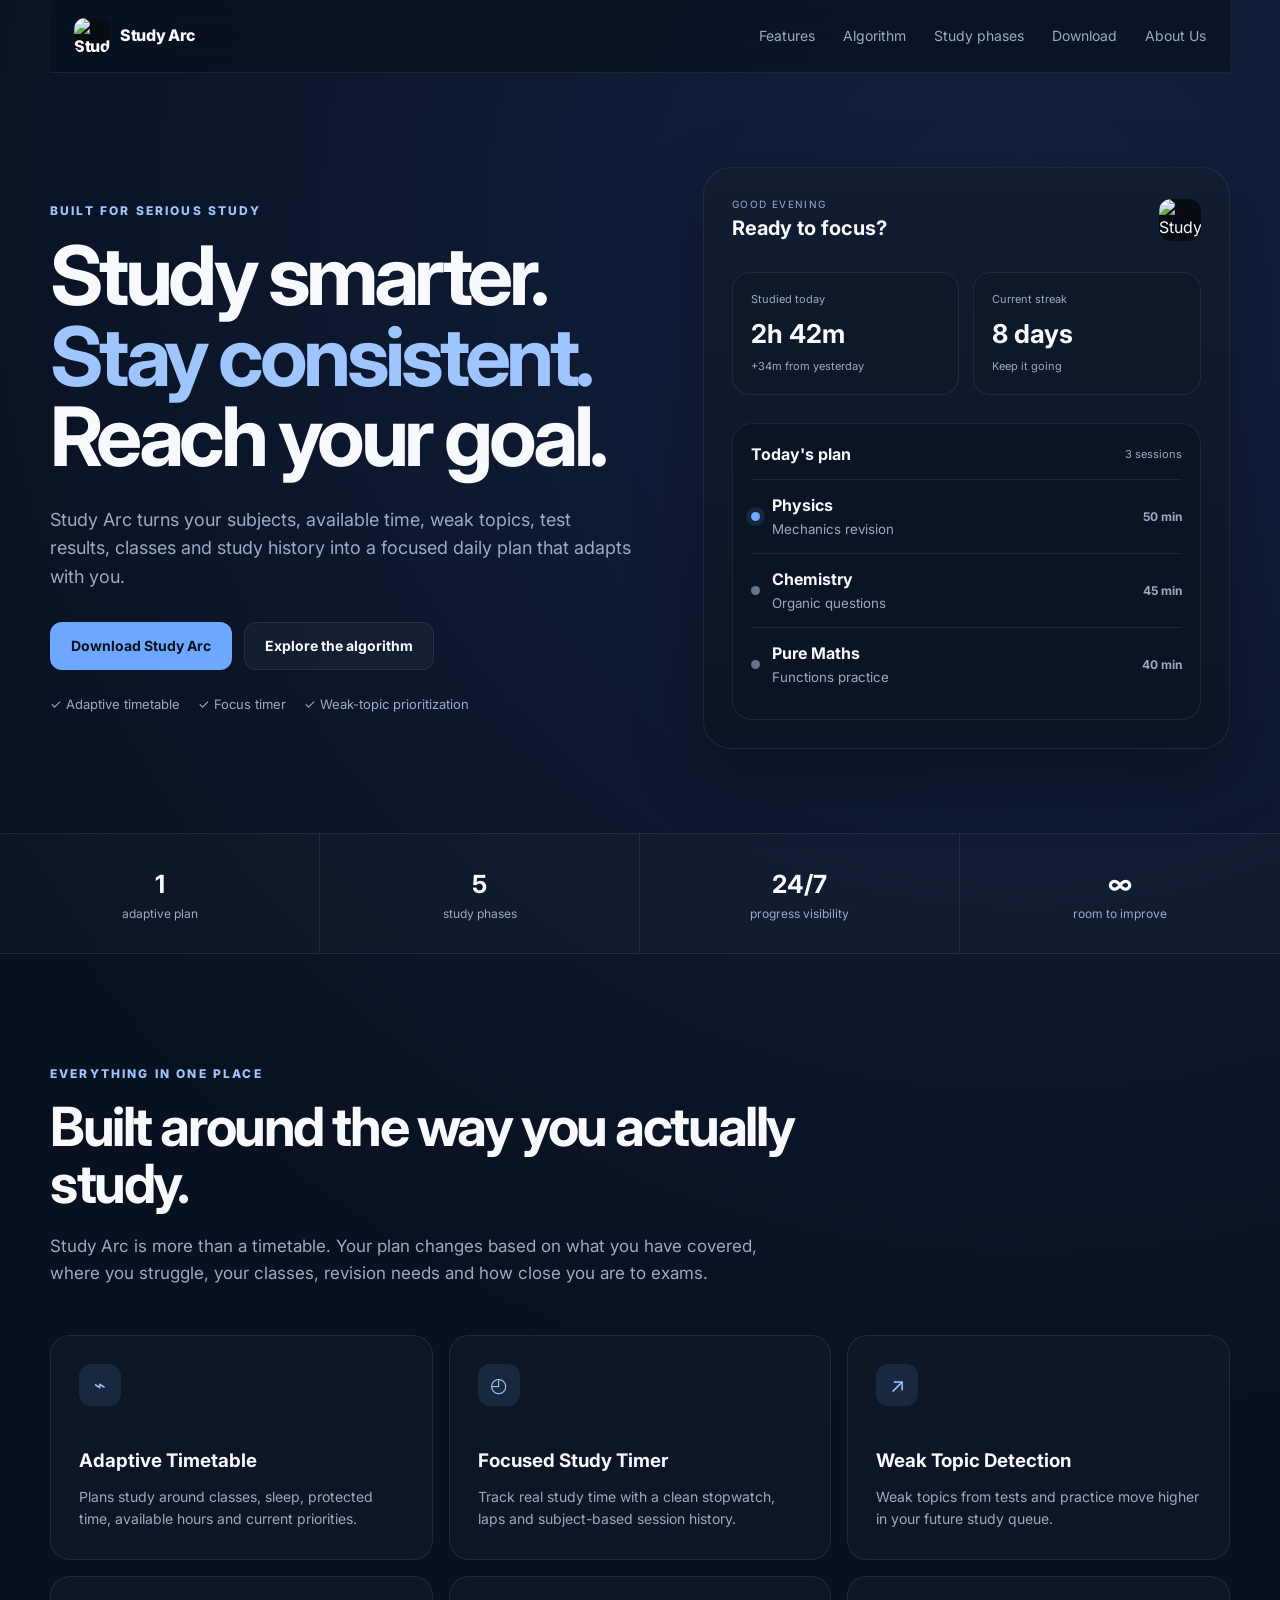
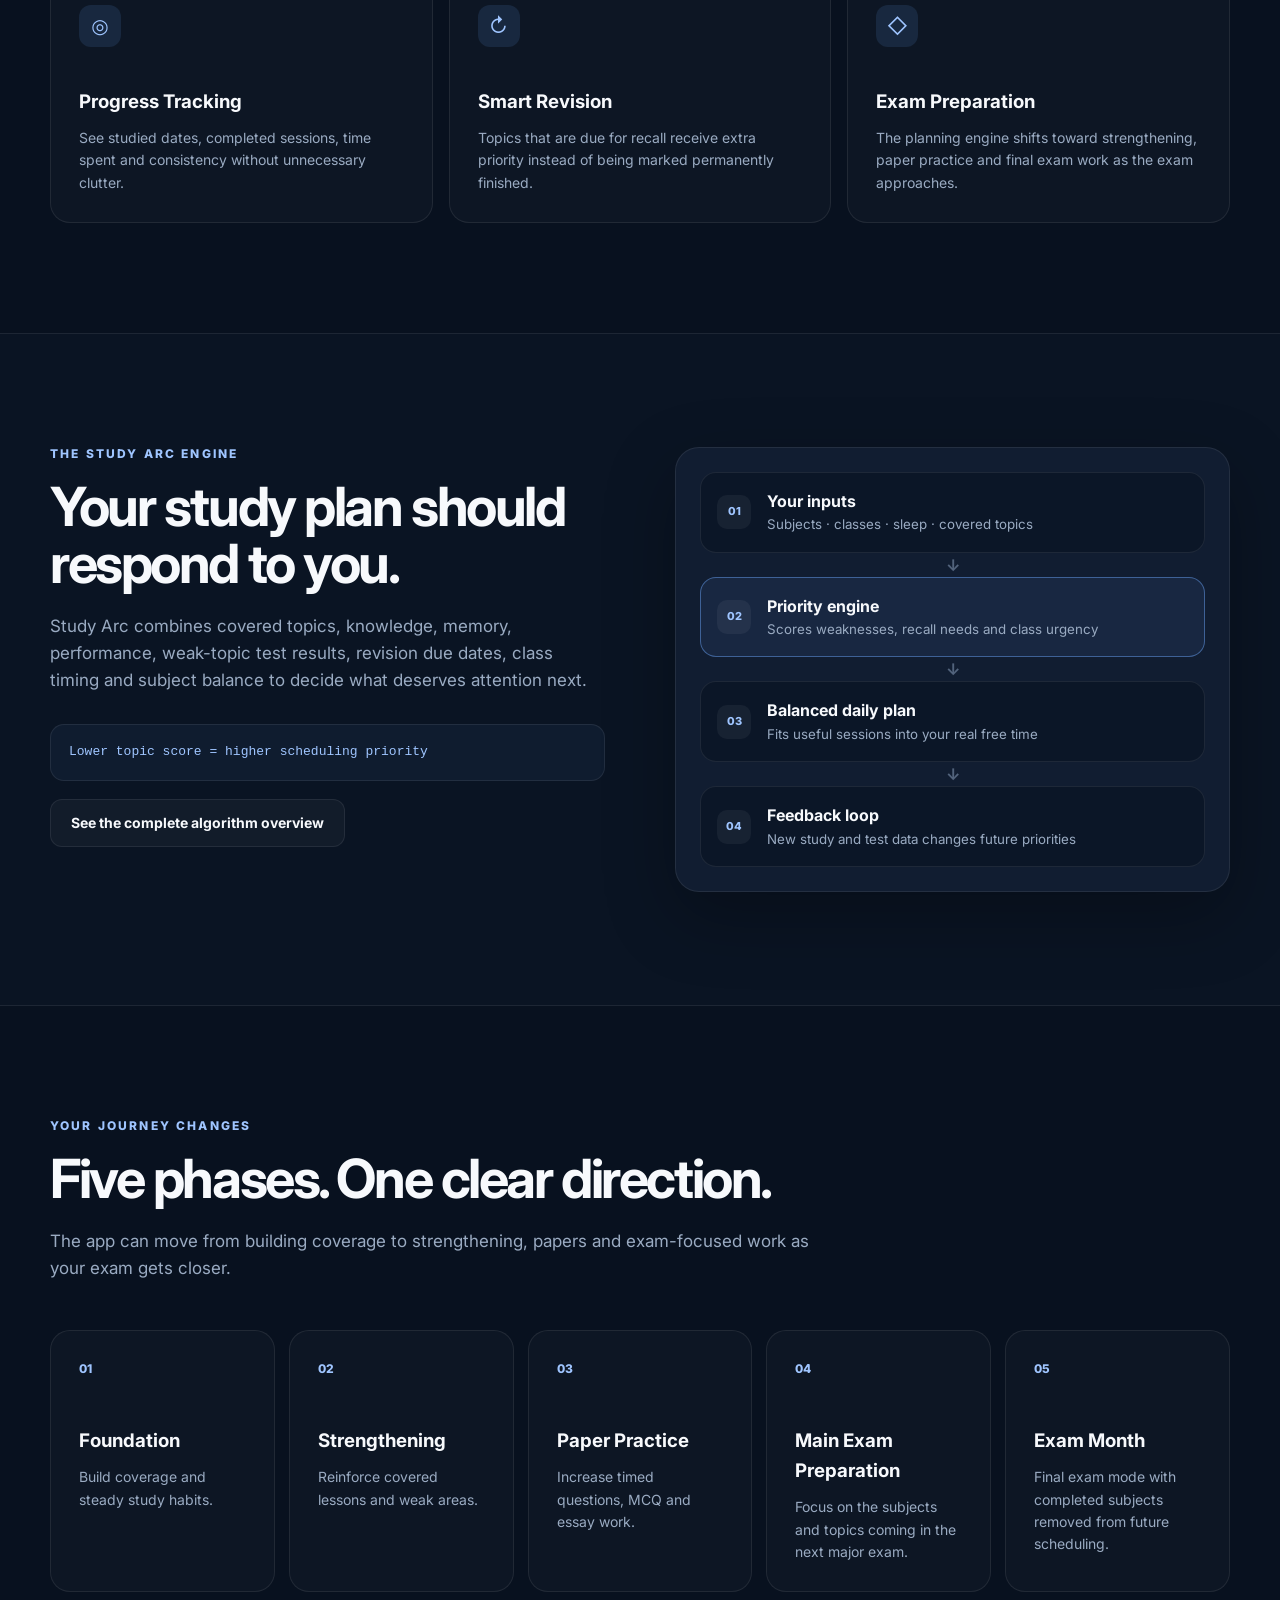
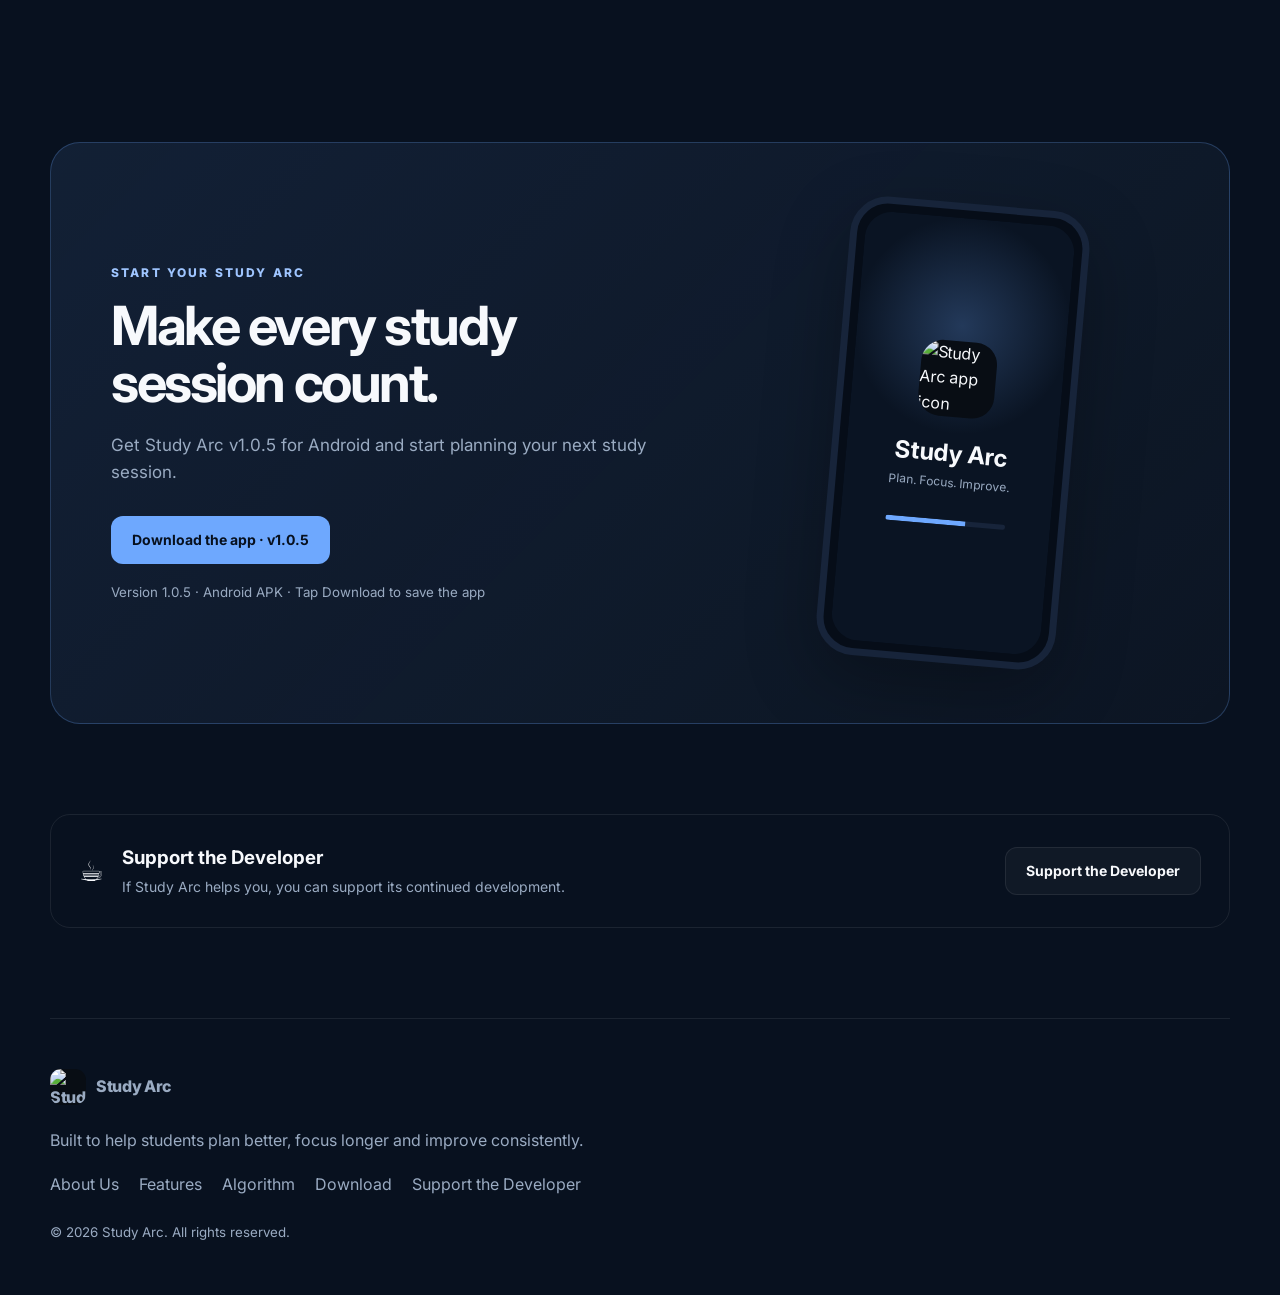
==== commit b139987a: "Add About Us page and direct Study Arc v1.0.5 downloads" ====
--- a/index.html
+++ b/index.html
@@ -23,7 +23,8 @@
       <a href="#features">Features</a>
       <a href="algorithm.html">Algorithm</a>
       <a href="#phases">Study phases</a>
-      <a href="#download">Download</a>
+      <a href="https://github.com/mathilad/studyarcweb/releases/download/v1.0.5/StudyArc-v1.0.5.apk">Download</a>
+      <a href="about.html">About Us</a>
     </nav>
     <button class="menu-btn" id="menuBtn" aria-label="Open menu" aria-expanded="false">☰</button>
   </header>
@@ -35,7 +36,7 @@
         <h1>Study smarter.<br><span>Stay consistent.</span><br>Reach your goal.</h1>
         <p class="hero-text">Study Arc turns your subjects, available time, weak topics, test results, classes and study history into a focused daily plan that adapts with you.</p>
         <div class="hero-actions">
-          <a class="btn btn-primary" href="#download">Download Study Arc</a>
+          <a class="btn btn-primary" href="https://github.com/mathilad/studyarcweb/releases/download/v1.0.5/StudyArc-v1.0.5.apk">Download Study Arc</a>
           <a class="btn btn-secondary" href="algorithm.html">Explore the algorithm</a>
         </div>
         <div class="trust-row">
@@ -130,11 +131,11 @@
         <div>
           <div class="eyebrow">START YOUR STUDY ARC</div>
           <h2>Make every study session count.</h2>
-          <p>Download the official Study Arc Android APK directly. No repository page or extra download page is required.</p>
+          <p>Get Study Arc v1.0.5 for Android and start planning your next study session.</p>
           <div class="download-actions">
-            <a class="btn btn-primary download-btn" href="https://github.com/mathilad/StudyArc/releases/download/v1.1.1/StudyArc-v1.1.1.apk">Download Study Arc for Android</a>
+            <a class="btn btn-primary download-btn" href="https://github.com/mathilad/studyarcweb/releases/download/v1.0.5/StudyArc-v1.0.5.apk">Download the app · v1.0.5</a>
           </div>
-          <small class="download-note">Version 1.1.1 · Android APK · download starts immediately</small>
+          <small class="download-note">Version 1.0.5 · Android APK · Tap Download to save the app</small>
         </div>
         <div class="phone">
           <div class="phone-screen">
@@ -158,7 +159,7 @@
   <footer>
     <a class="brand" href="#top"><img class="brand-logo" src="https://raw.githubusercontent.com/mathilad/StudyArc/main/assets/images/icon.png" alt="Study Arc logo" /><span>Study Arc</span></a>
     <p>Built to help students plan better, focus longer and improve consistently.</p>
-    <div class="footer-links"><a href="#features">Features</a><a href="algorithm.html">Algorithm</a><a href="#download">Download</a><a href="https://buymeacoffee.com/mathiladinimuthu" target="_blank" rel="noopener">Support the Developer</a></div>
+    <div class="footer-links"><a href="about.html">About Us</a><a href="#features">Features</a><a href="algorithm.html">Algorithm</a><a href="https://github.com/mathilad/studyarcweb/releases/download/v1.0.5/StudyArc-v1.0.5.apk">Download</a><a href="https://buymeacoffee.com/mathiladinimuthu" target="_blank" rel="noopener">Support the Developer</a></div>
     <small>© <span id="year"></span> Study Arc. All rights reserved.</small>
   </footer>
 
--- a/site-overrides.css
+++ b/site-overrides.css
@@ -0,0 +1,8 @@
+.brand-logo,.preview-logo,.phone-logo-img{display:block;object-fit:contain;background:#080d14}.brand-logo{width:36px;height:36px;border-radius:11px}.preview-logo{width:42px;height:42px;border-radius:12px}.phone-logo-img{width:76px;height:76px;border-radius:22px;margin-bottom:18px}.algorithm-more{margin-top:18px}.five-phase-grid{grid-template-columns:repeat(5,1fr)}
+.algorithm-page{min-height:100vh}.algorithm-hero{padding:100px 0 70px;max-width:900px}.algorithm-hero h1{font-size:clamp(46px,7vw,78px)}.algorithm-hero p{font-size:18px;color:var(--muted);max-width:780px}.algo-section{padding:80px 0;border-top:1px solid var(--line)}.algo-section h2{font-size:clamp(30px,4vw,46px);letter-spacing:-.04em;margin-bottom:16px}.algo-section>.section-shell>p,.algo-intro{color:var(--muted);max-width:820px}.overview-grid{display:grid;grid-template-columns:repeat(3,1fr);gap:16px;margin-top:34px}.detail-card{padding:26px;border:1px solid var(--line);border-radius:20px;background:rgba(255,255,255,.022)}.detail-card h3{margin-bottom:10px}.detail-card p,.detail-card li{color:var(--muted);font-size:14px}.detail-card ul{margin:14px 0 0;padding-left:18px}.wide-card{grid-column:span 2}.logic-flow{display:grid;gap:12px;margin-top:30px}.logic-step{display:grid;grid-template-columns:60px 1fr;gap:18px;align-items:start;padding:20px;border:1px solid var(--line);border-radius:18px;background:#0b1627}.logic-step>span{width:46px;height:46px;display:grid;place-items:center;border-radius:14px;background:rgba(110,168,254,.1);color:var(--accent-2);font-weight:800}.logic-step p{margin:4px 0 0;color:var(--muted)}.score-box{margin-top:28px;padding:24px;border:1px solid rgba(110,168,254,.28);border-radius:20px;background:rgba(110,168,254,.06)}.score-box code{display:block;white-space:normal;color:var(--accent-2);font-size:14px;line-height:1.9}.priority-table{width:100%;border-collapse:collapse;margin-top:22px;border:1px solid var(--line);border-radius:18px;overflow:hidden}.priority-table th,.priority-table td{text-align:left;padding:14px 16px;border-bottom:1px solid var(--line);vertical-align:top}.priority-table th{font-size:12px;color:var(--accent-2);letter-spacing:.06em;text-transform:uppercase;background:rgba(255,255,255,.025)}.priority-table td{font-size:14px;color:var(--muted)}.priority-table tr:last-child td{border-bottom:0}.phase-timeline{display:grid;gap:12px;margin-top:28px}.phase-row{display:grid;grid-template-columns:150px 1fr 140px;gap:18px;align-items:center;padding:18px 20px;border:1px solid var(--line);border-radius:16px}.phase-row strong{color:var(--text)}.phase-row p{margin:0;color:var(--muted);font-size:14px}.phase-row span{color:var(--accent-2);font-size:12px;font-weight:700;text-align:right}.callout{margin-top:30px;padding:24px;border-radius:20px;border:1px solid rgba(110,168,254,.28);background:linear-gradient(135deg,rgba(110,168,254,.09),rgba(255,255,255,.02))}.callout h3{margin-bottom:8px}.callout p{margin:0;color:var(--muted)}.algo-cta{padding:70px 0 100px}.algo-cta-card{padding:40px;border:1px solid var(--line);border-radius:24px;background:var(--card);display:flex;justify-content:space-between;gap:24px;align-items:center}.algo-cta-card p{margin:4px 0 0;color:var(--muted)}
+@media(max-width:1050px){.five-phase-grid{grid-template-columns:repeat(3,1fr)}.overview-grid{grid-template-columns:repeat(2,1fr)}}@media(max-width:700px){.five-phase-grid,.overview-grid{grid-template-columns:1fr}.wide-card{grid-column:auto}.algorithm-hero{padding:70px 0 50px}.algo-section{padding:60px 0}.logic-step{grid-template-columns:44px 1fr;padding:16px}.logic-step>span{width:40px;height:40px}.phase-row{grid-template-columns:1fr;gap:6px}.phase-row span{text-align:left}.priority-table{display:block;overflow-x:auto}.algo-cta-card{align-items:flex-start;flex-direction:column}.algo-cta-card .btn{width:100%}}
+
+.nav a[aria-current="page"]{color:var(--accent-2)}
+a:focus-visible,button:focus-visible{outline:2px solid var(--accent-2);outline-offset:5px}
+@media(min-width:681px) and (max-width:900px){.nav{gap:16px}}
+@media(prefers-reduced-motion:reduce){html{scroll-behavior:auto}.reveal,.btn{transition:none;transform:none}}
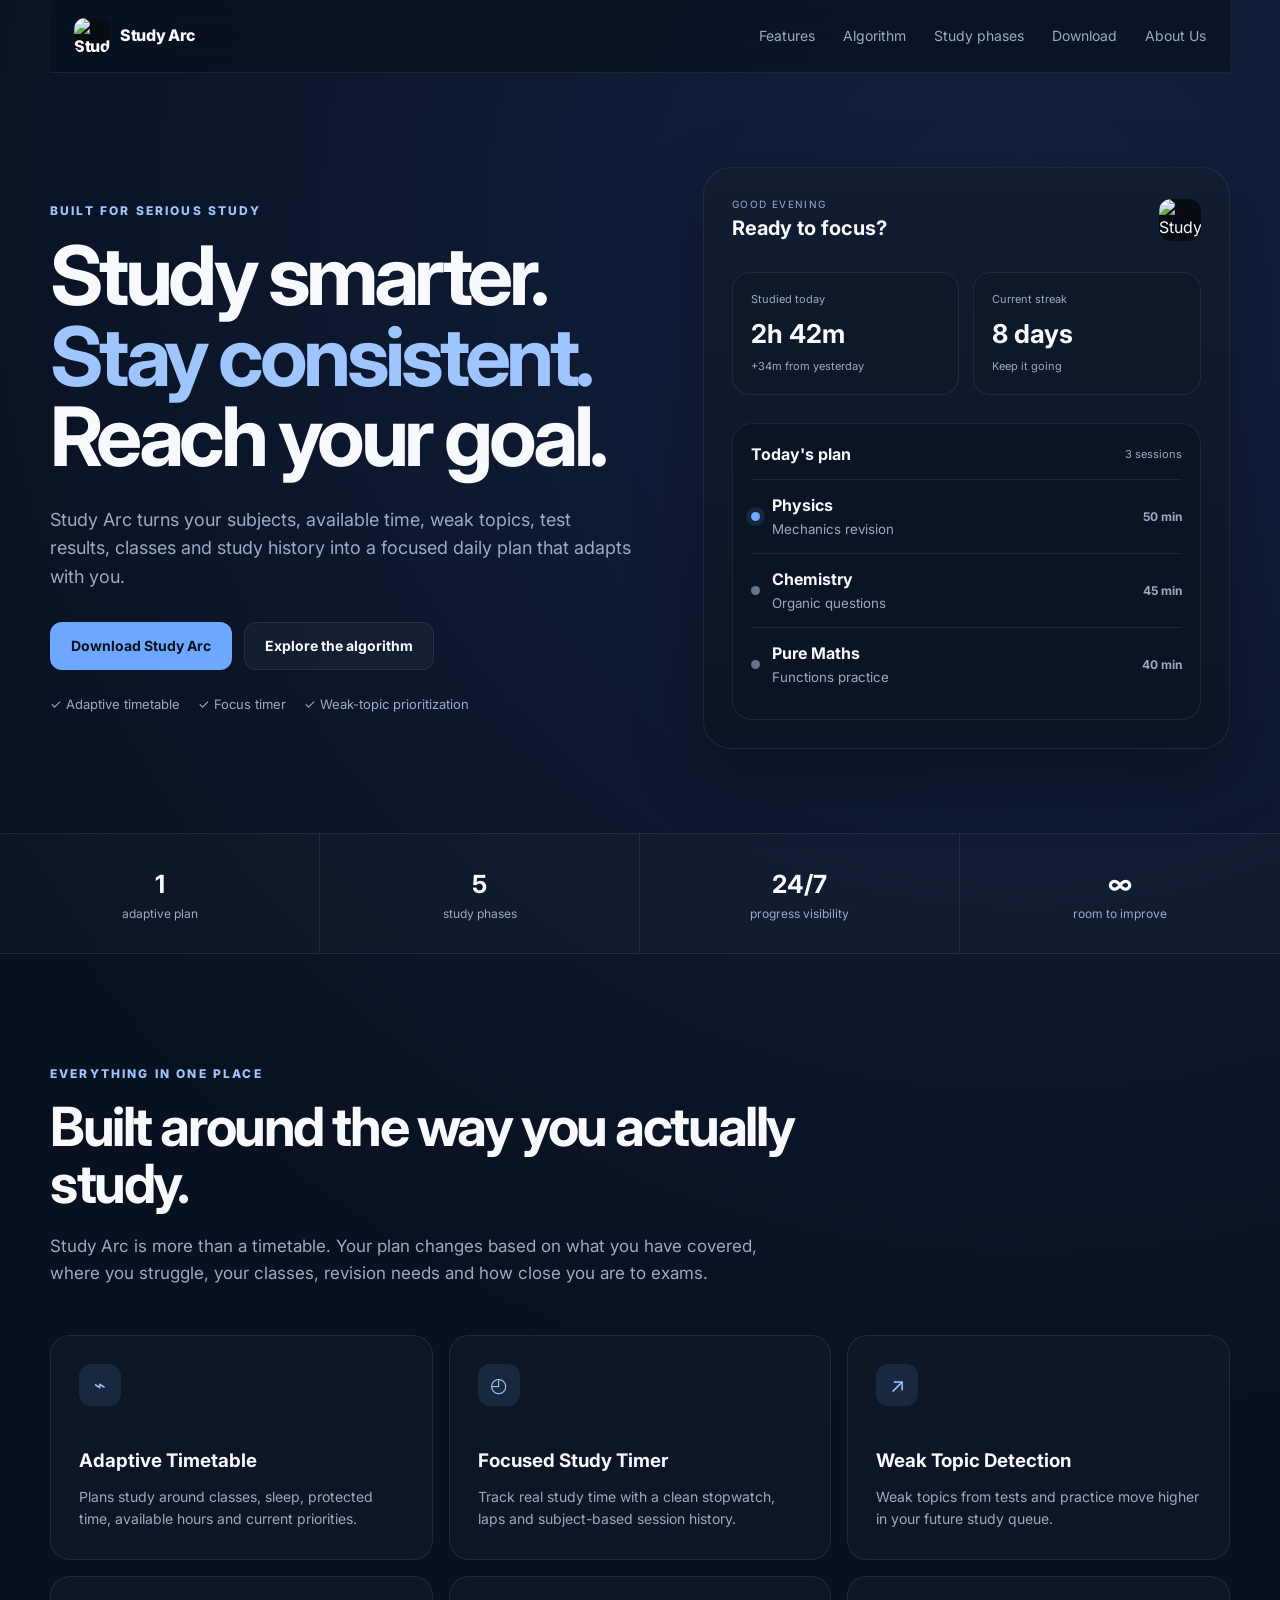
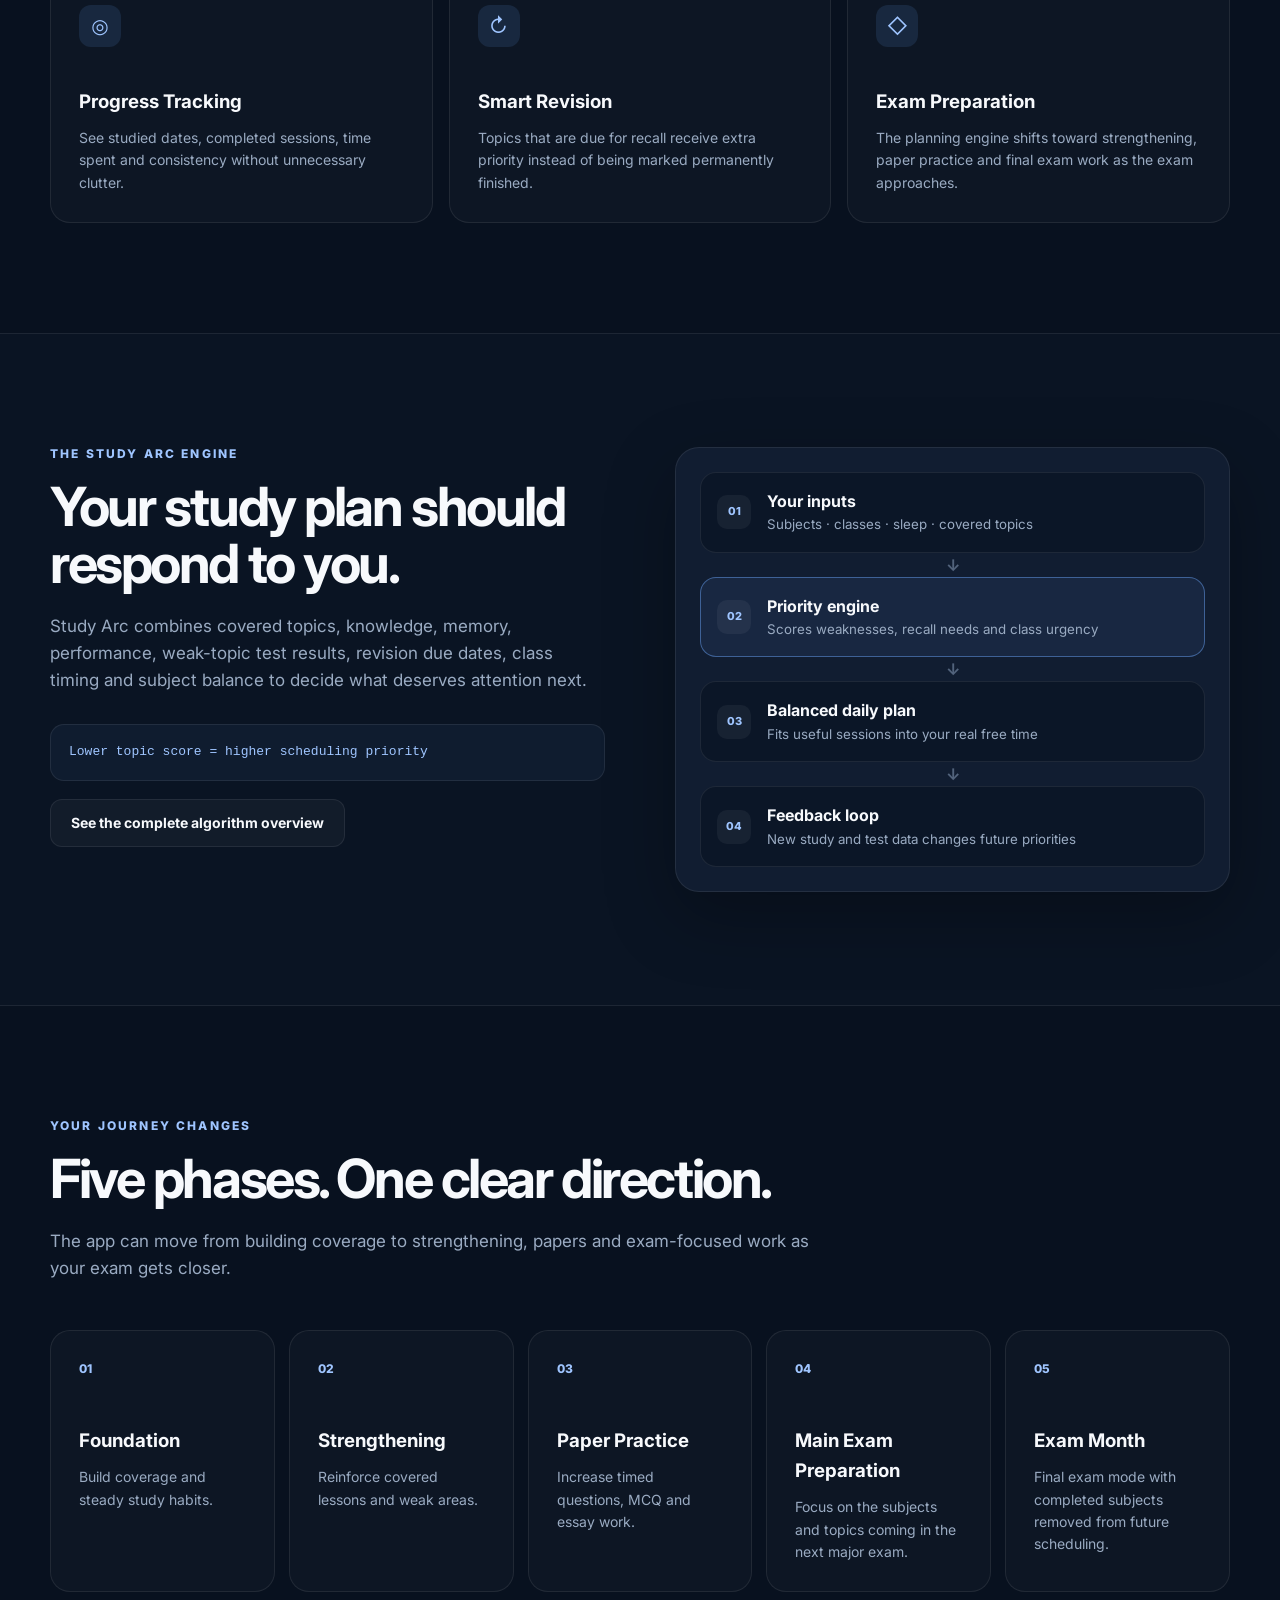
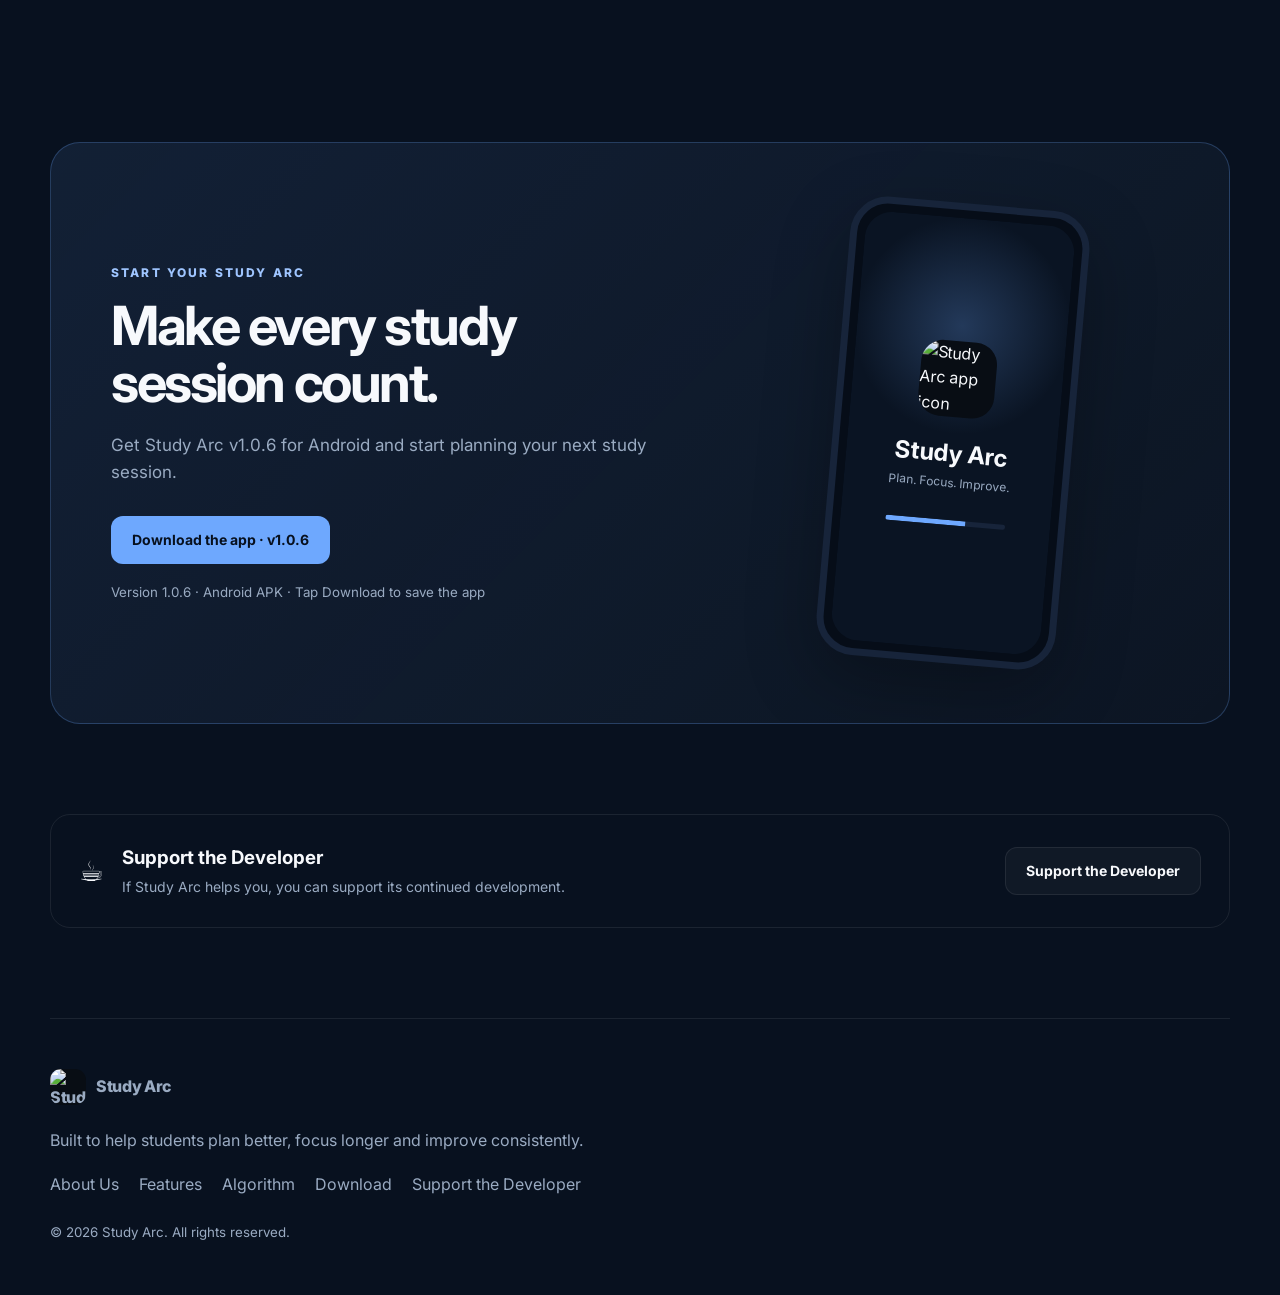
==== commit ee3f1c5c: "Link website download section to Study Arc v1.0.6" ====
--- a/index.html
+++ b/index.html
@@ -23,7 +23,7 @@
       <a href="#features">Features</a>
       <a href="algorithm.html">Algorithm</a>
       <a href="#phases">Study phases</a>
-      <a href="https://github.com/mathilad/studyarcweb/releases/download/v1.0.5/StudyArc-v1.0.5.apk">Download</a>
+      <a href="https://github.com/mathilad/StudyArc/releases/download/v1.0.6/StudyArc-v1.0.6.apk">Download</a>
       <a href="about.html">About Us</a>
     </nav>
     <button class="menu-btn" id="menuBtn" aria-label="Open menu" aria-expanded="false">☰</button>
@@ -36,7 +36,7 @@
         <h1>Study smarter.<br><span>Stay consistent.</span><br>Reach your goal.</h1>
         <p class="hero-text">Study Arc turns your subjects, available time, weak topics, test results, classes and study history into a focused daily plan that adapts with you.</p>
         <div class="hero-actions">
-          <a class="btn btn-primary" href="https://github.com/mathilad/studyarcweb/releases/download/v1.0.5/StudyArc-v1.0.5.apk">Download Study Arc</a>
+          <a class="btn btn-primary" href="https://github.com/mathilad/StudyArc/releases/download/v1.0.6/StudyArc-v1.0.6.apk">Download Study Arc</a>
           <a class="btn btn-secondary" href="algorithm.html">Explore the algorithm</a>
         </div>
         <div class="trust-row">
@@ -131,11 +131,11 @@
         <div>
           <div class="eyebrow">START YOUR STUDY ARC</div>
           <h2>Make every study session count.</h2>
-          <p>Get Study Arc v1.0.5 for Android and start planning your next study session.</p>
+          <p>Get Study Arc v1.0.6 for Android and start planning your next study session.</p>
           <div class="download-actions">
-            <a class="btn btn-primary download-btn" href="https://github.com/mathilad/studyarcweb/releases/download/v1.0.5/StudyArc-v1.0.5.apk">Download the app · v1.0.5</a>
+            <a class="btn btn-primary download-btn" href="https://github.com/mathilad/StudyArc/releases/download/v1.0.6/StudyArc-v1.0.6.apk">Download the app · v1.0.6</a>
           </div>
-          <small class="download-note">Version 1.0.5 · Android APK · Tap Download to save the app</small>
+          <small class="download-note">Version 1.0.6 · Android APK · Tap Download to save the app</small>
         </div>
         <div class="phone">
           <div class="phone-screen">
@@ -159,7 +159,7 @@
   <footer>
     <a class="brand" href="#top"><img class="brand-logo" src="https://raw.githubusercontent.com/mathilad/StudyArc/main/assets/images/icon.png" alt="Study Arc logo" /><span>Study Arc</span></a>
     <p>Built to help students plan better, focus longer and improve consistently.</p>
-    <div class="footer-links"><a href="about.html">About Us</a><a href="#features">Features</a><a href="algorithm.html">Algorithm</a><a href="https://github.com/mathilad/studyarcweb/releases/download/v1.0.5/StudyArc-v1.0.5.apk">Download</a><a href="https://buymeacoffee.com/mathiladinimuthu" target="_blank" rel="noopener">Support the Developer</a></div>
+    <div class="footer-links"><a href="about.html">About Us</a><a href="#features">Features</a><a href="algorithm.html">Algorithm</a><a href="https://github.com/mathilad/StudyArc/releases/download/v1.0.6/StudyArc-v1.0.6.apk">Download</a><a href="https://buymeacoffee.com/mathiladinimuthu" target="_blank" rel="noopener">Support the Developer</a></div>
     <small>© <span id="year"></span> Study Arc. All rights reserved.</small>
   </footer>
 
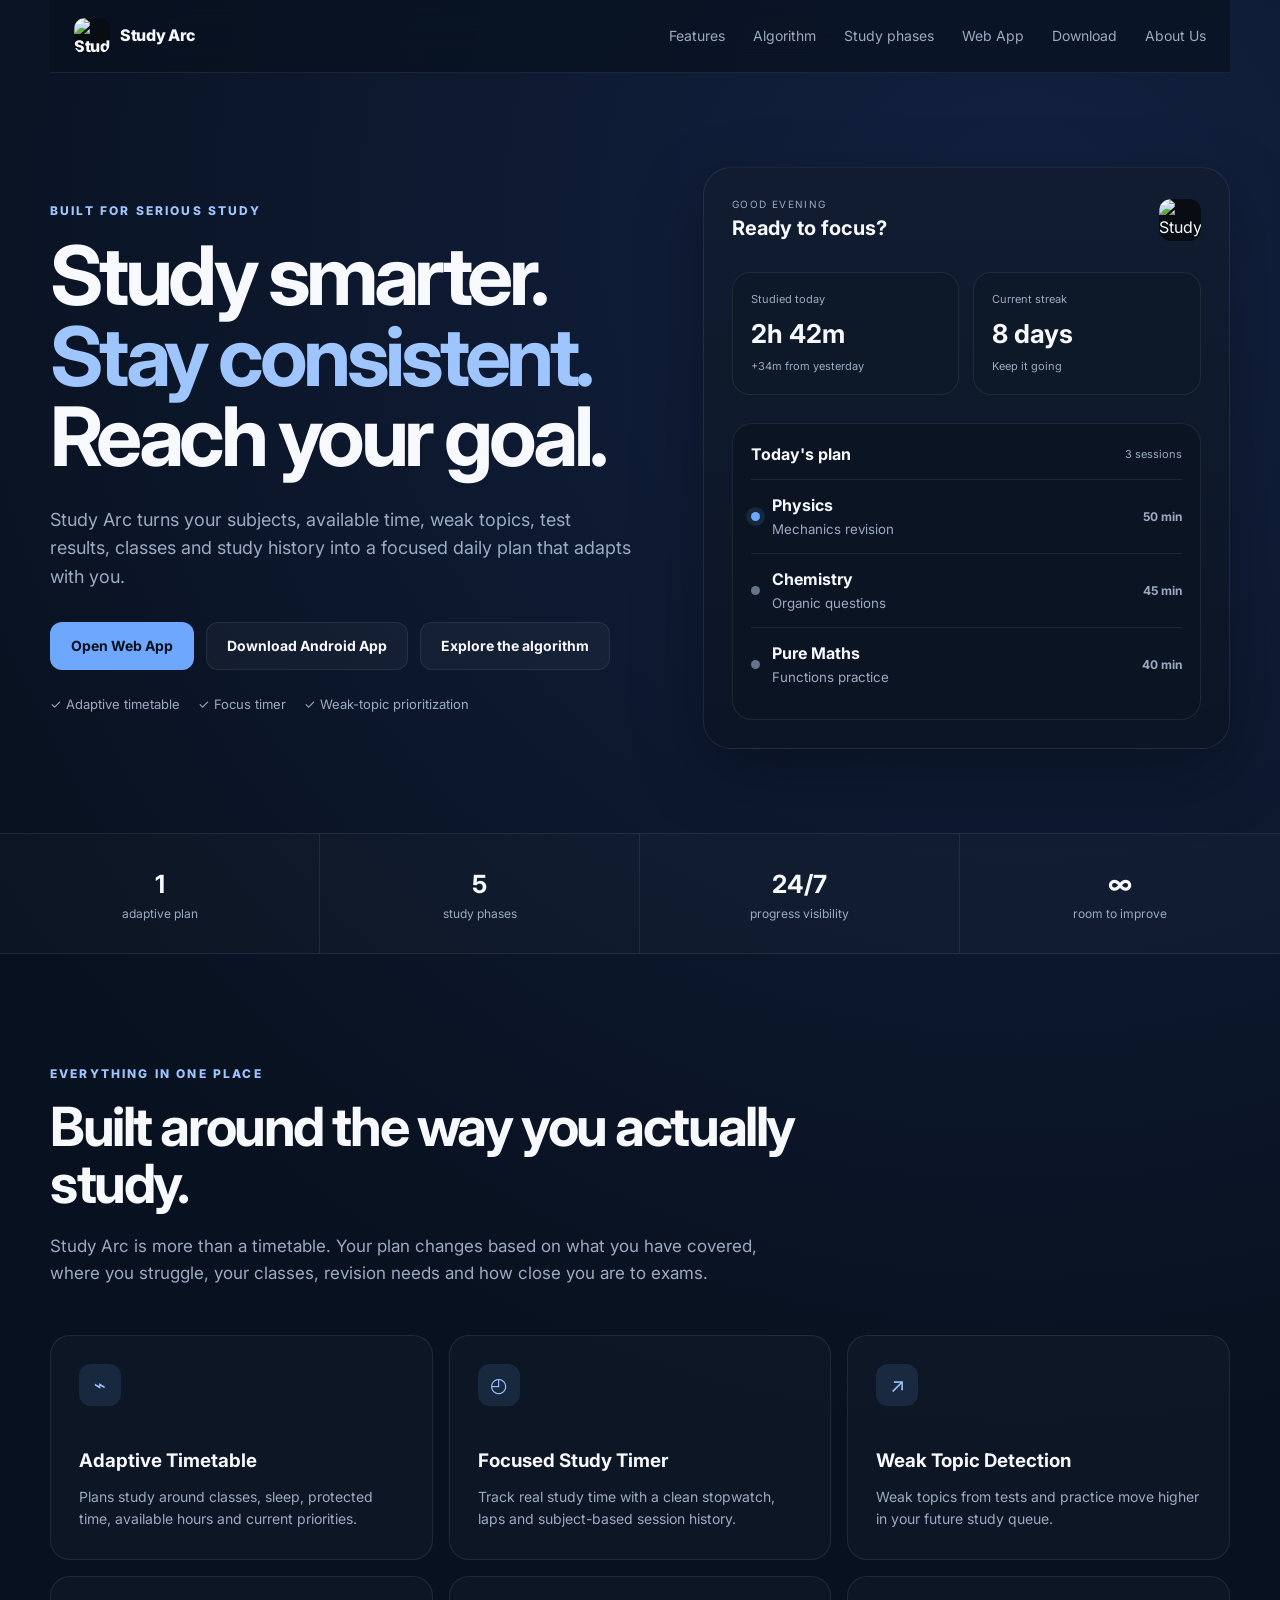
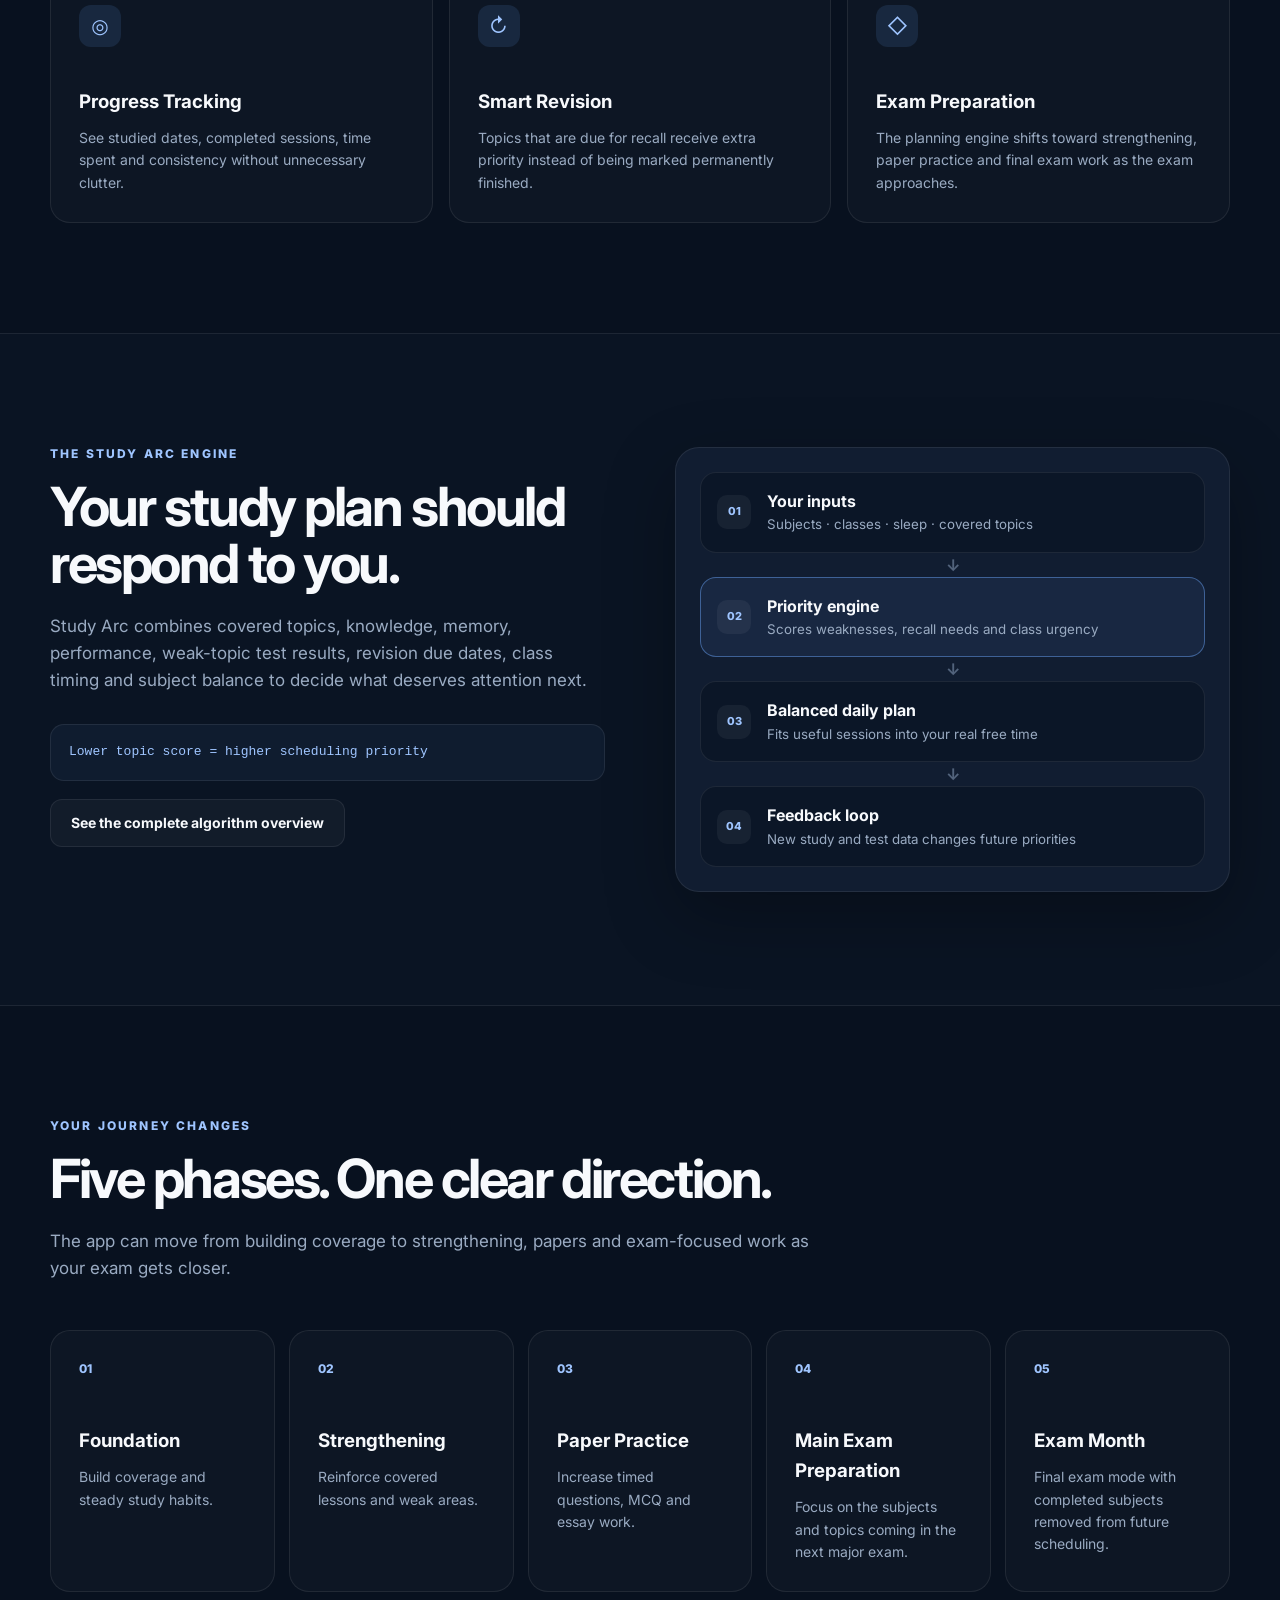
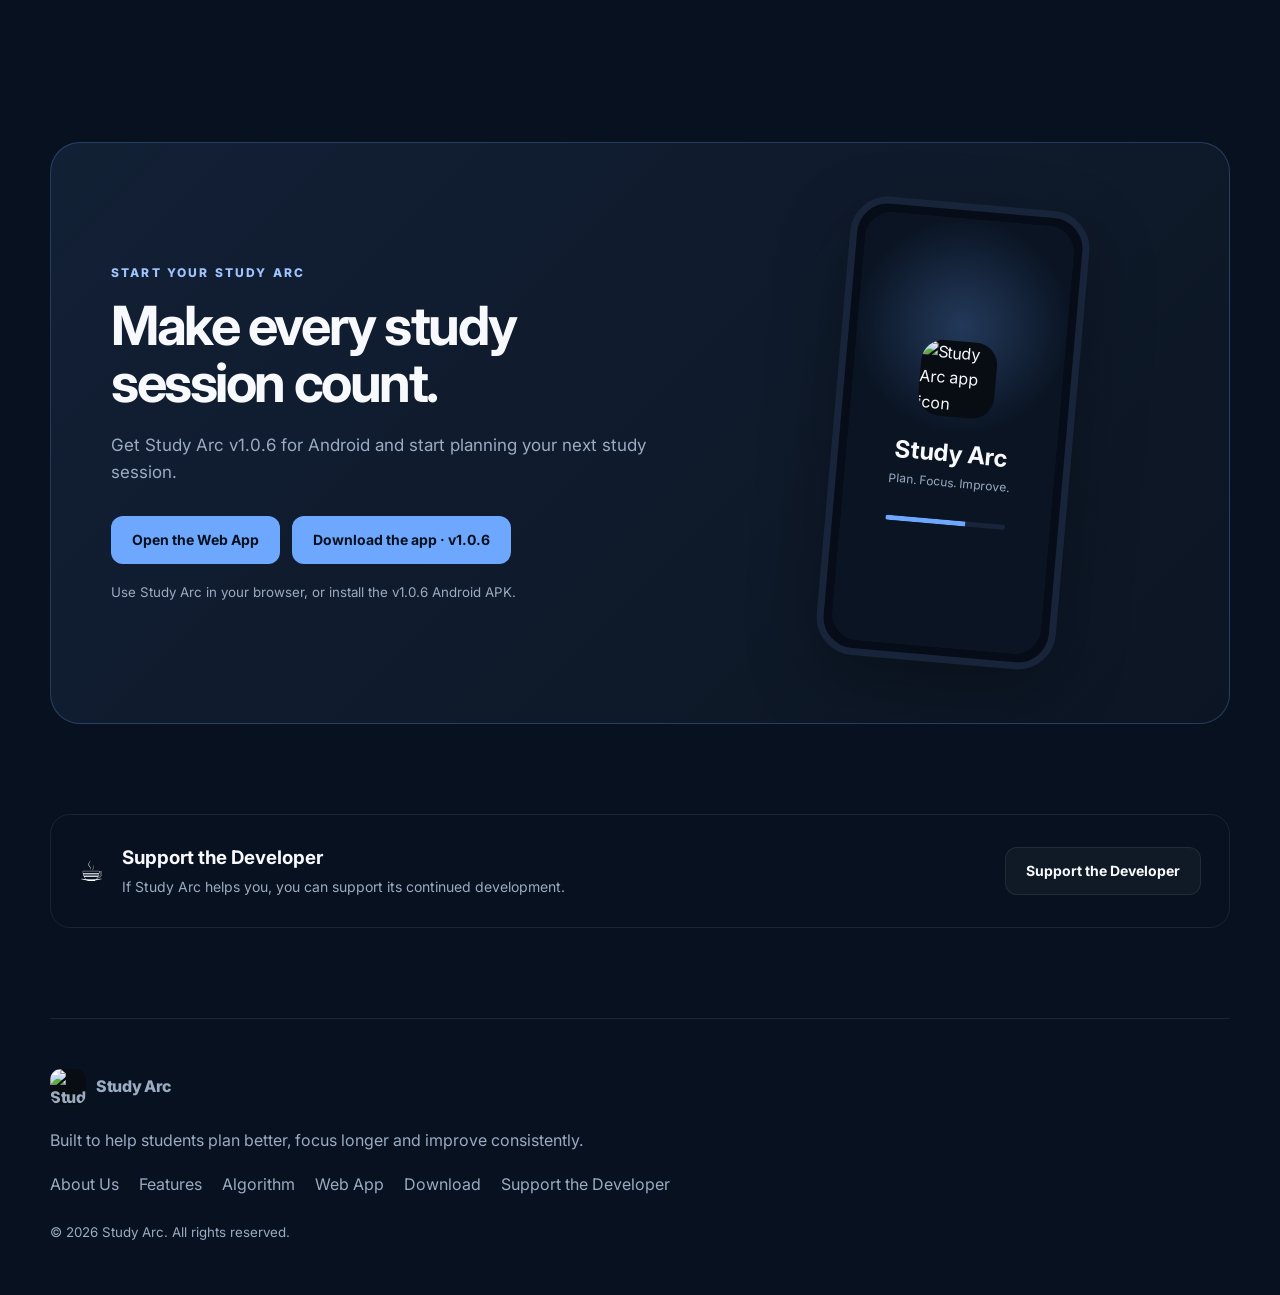
==== commit 98628895: "Add web app access to Study Arc website" ====
--- a/index.html
+++ b/index.html
@@ -23,6 +23,7 @@
       <a href="#features">Features</a>
       <a href="algorithm.html">Algorithm</a>
       <a href="#phases">Study phases</a>
+      <a href="https://mathilad.github.io/StudyArc/">Web App</a>
       <a href="https://github.com/mathilad/StudyArc/releases/download/v1.0.6/StudyArc-v1.0.6.apk">Download</a>
       <a href="about.html">About Us</a>
     </nav>
@@ -36,7 +37,8 @@
         <h1>Study smarter.<br><span>Stay consistent.</span><br>Reach your goal.</h1>
         <p class="hero-text">Study Arc turns your subjects, available time, weak topics, test results, classes and study history into a focused daily plan that adapts with you.</p>
         <div class="hero-actions">
-          <a class="btn btn-primary" href="https://github.com/mathilad/StudyArc/releases/download/v1.0.6/StudyArc-v1.0.6.apk">Download Study Arc</a>
+          <a class="btn btn-primary" href="https://mathilad.github.io/StudyArc/">Open Web App</a>
+          <a class="btn btn-secondary" href="https://github.com/mathilad/StudyArc/releases/download/v1.0.6/StudyArc-v1.0.6.apk">Download Android App</a>
           <a class="btn btn-secondary" href="algorithm.html">Explore the algorithm</a>
         </div>
         <div class="trust-row">
@@ -133,9 +135,10 @@
           <h2>Make every study session count.</h2>
           <p>Get Study Arc v1.0.6 for Android and start planning your next study session.</p>
           <div class="download-actions">
+            <a class="btn btn-primary download-btn" href="https://mathilad.github.io/StudyArc/">Open the Web App</a>
             <a class="btn btn-primary download-btn" href="https://github.com/mathilad/StudyArc/releases/download/v1.0.6/StudyArc-v1.0.6.apk">Download the app · v1.0.6</a>
           </div>
-          <small class="download-note">Version 1.0.6 · Android APK · Tap Download to save the app</small>
+          <small class="download-note">Use Study Arc in your browser, or install the v1.0.6 Android APK.</small>
         </div>
         <div class="phone">
           <div class="phone-screen">
@@ -159,7 +162,7 @@
   <footer>
     <a class="brand" href="#top"><img class="brand-logo" src="https://raw.githubusercontent.com/mathilad/StudyArc/main/assets/images/icon.png" alt="Study Arc logo" /><span>Study Arc</span></a>
     <p>Built to help students plan better, focus longer and improve consistently.</p>
-    <div class="footer-links"><a href="about.html">About Us</a><a href="#features">Features</a><a href="algorithm.html">Algorithm</a><a href="https://github.com/mathilad/StudyArc/releases/download/v1.0.6/StudyArc-v1.0.6.apk">Download</a><a href="https://buymeacoffee.com/mathiladinimuthu" target="_blank" rel="noopener">Support the Developer</a></div>
+    <div class="footer-links"><a href="about.html">About Us</a><a href="#features">Features</a><a href="algorithm.html">Algorithm</a><a href="https://mathilad.github.io/StudyArc/">Web App</a><a href="https://github.com/mathilad/StudyArc/releases/download/v1.0.6/StudyArc-v1.0.6.apk">Download</a><a href="https://buymeacoffee.com/mathiladinimuthu" target="_blank" rel="noopener">Support the Developer</a></div>
     <small>© <span id="year"></span> Study Arc. All rights reserved.</small>
   </footer>
 
